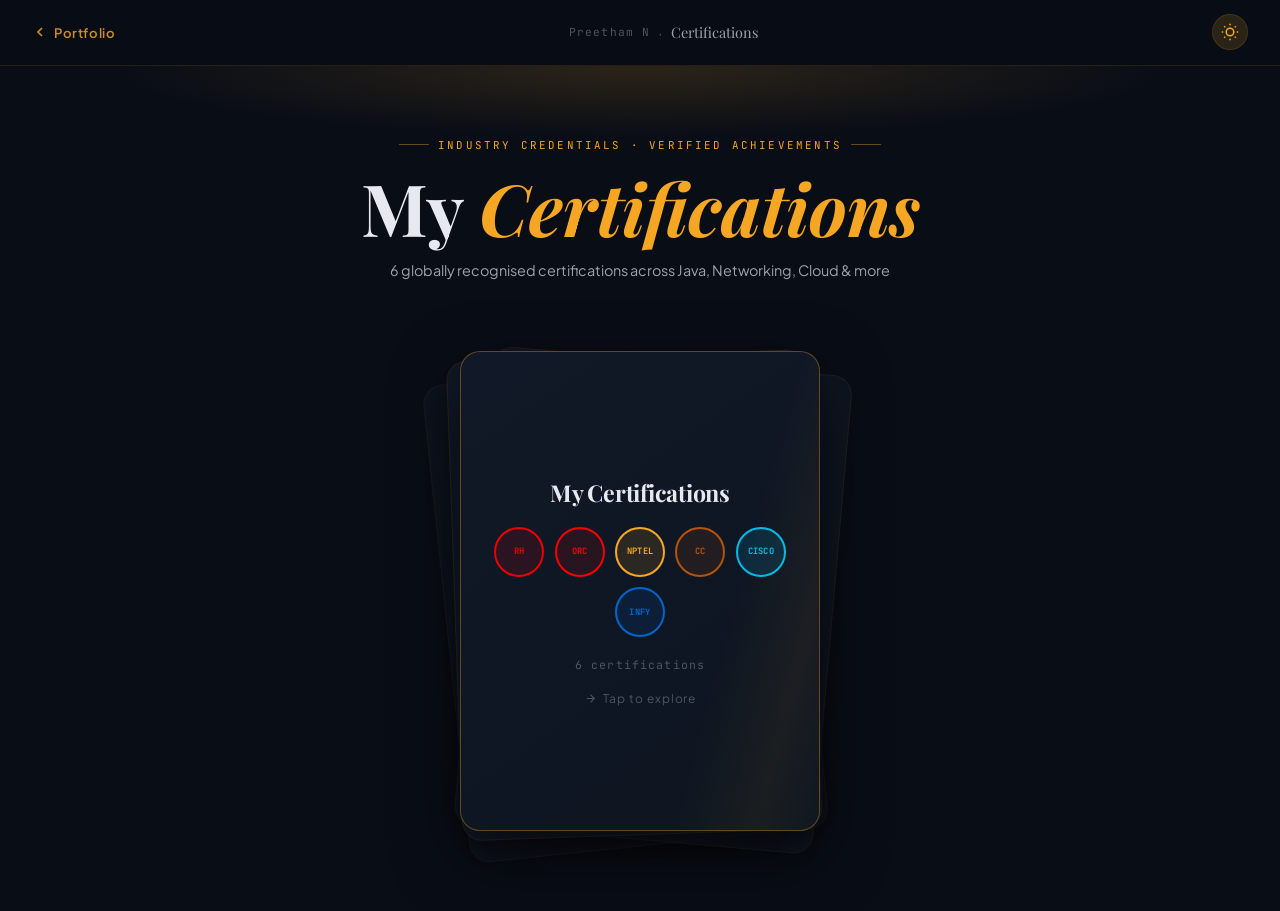
==== certifications.html @ 1ff97cf3 "Complete Preetham N executive portfolio and interactive certifications gallery" ====
<!DOCTYPE html>
<html lang="en" data-theme="obsidian">
<head>
  <meta charset="UTF-8" />
  <meta name="viewport" content="width=device-width, initial-scale=1.0" />
  <title>Certifications — Preetham N</title>
  <meta name="description" content="Industry certifications by Preetham N — Oracle, Red Hat, Cisco, NPTEL, CodeChef, Infosys." />

  <!-- Google Fonts: match main portfolio exactly -->
  <link rel="preconnect" href="https://fonts.googleapis.com" />
  <link rel="preconnect" href="https://fonts.gstatic.com" crossorigin />
  <link href="https://fonts.googleapis.com/css2?family=Playfair+Display:ital,wght@0,400;0,600;0,700;1,400;1,600&family=Plus+Jakarta+Sans:wght@300;400;500;600;700&family=JetBrains+Mono:wght@400;500;600&display=swap" rel="stylesheet" />

  <link rel="stylesheet" href="certifications.css" />
</head>

<body class="dark-theme" data-theme="obsidian">

  <!-- ═══════════════════════════════════════════
       NAV BAR
       ═══════════════════════════════════════════ -->
  <nav class="c-nav" aria-label="Page navigation">
    <a href="index.html" class="c-nav__back" aria-label="Back to portfolio">
      <svg viewBox="0 0 24 24" fill="none" stroke="currentColor" stroke-width="2.5" width="16" height="16" aria-hidden="true">
        <polyline points="15 18 9 12 15 6"></polyline>
      </svg>
      <span>Portfolio</span>
    </a>

    <div class="c-nav__center">
      <span class="c-nav__eyebrow">Preetham N</span>
      <span class="c-nav__sep">·</span>
      <span class="c-nav__title">Certifications</span>
    </div>

    <!-- Theme picker -->
    <div class="c-nav__right">
      <button class="c-theme-btn" id="themeBtn" aria-label="Change theme" title="Change theme">
        <svg viewBox="0 0 24 24" fill="none" stroke="currentColor" stroke-width="2" width="18" height="18">
          <circle cx="12" cy="12" r="5"></circle>
          <line x1="12" y1="1" x2="12" y2="3"></line><line x1="12" y1="21" x2="12" y2="23"></line>
          <line x1="4.22" y1="4.22" x2="5.64" y2="5.64"></line><line x1="18.36" y1="18.36" x2="19.78" y2="19.78"></line>
          <line x1="1" y1="12" x2="3" y2="12"></line><line x1="21" y1="12" x2="23" y2="12"></line>
          <line x1="4.22" y1="19.78" x2="5.64" y2="18.36"></line><line x1="18.36" y1="5.64" x2="19.78" y2="4.22"></line>
        </svg>
      </button>
      <div class="c-theme-menu" id="themeMenu" hidden role="listbox" aria-label="Color themes">
        <button class="c-theme-opt" data-theme="obsidian" role="option">🌑 Obsidian Gold</button>
        <button class="c-theme-opt" data-theme="cyber"    role="option">💙 Cyber Midnight</button>
        <button class="c-theme-opt" data-theme="emerald"  role="option">💚 Emerald Luxury</button>
        <button class="c-theme-opt" data-theme="amethyst" role="option">💜 Royal Amethyst</button>
        <button class="c-theme-opt" data-theme="warm"     role="option">🌤 Editorial Warm</button>
      </div>
    </div>
  </nav>

  <!-- ═══════════════════════════════════════════
       HERO
       ═══════════════════════════════════════════ -->
  <header class="c-hero">
    <p class="c-hero__eyebrow">Industry Credentials · Verified Achievements</p>
    <h1 class="c-hero__title">My <em>Certifications</em></h1>
    <p class="c-hero__sub">
      <span id="certCount">6</span> globally recognised certifications across Java, Networking, Cloud &amp; more
    </p>
  </header>

  <!-- ═══════════════════════════════════════════
       STAGE — deck or grid renders here
       ═══════════════════════════════════════════ -->
  <main class="c-stage" id="stage">

    <!-- ── DECK VIEW ── -->
    <section class="c-deck-section" id="deckSection" aria-label="Certifications deck — click to expand">

      <!-- The stacked deck of cards -->
      <div class="c-deck" id="deck" role="button" tabindex="0"
           aria-label="Click to expand certifications">
        <!-- Back layer cards (decorative, JS renders) -->
        <div class="c-deck__layer" data-layer="3" aria-hidden="true"></div>
        <div class="c-deck__layer" data-layer="2" aria-hidden="true"></div>
        <div class="c-deck__layer" data-layer="1" aria-hidden="true"></div>

        <!-- Front card -->
        <div class="c-deck__front" aria-hidden="true">
          <div class="c-deck__shimmer"></div>
          <p class="c-deck__label">My Certifications</p>

          <!-- Logo cluster — populated by JS -->
          <div class="c-deck__cluster" id="logoCluster"></div>

          <p class="c-deck__count" id="deckCount"></p>
          <p class="c-deck__hint">
            <svg viewBox="0 0 24 24" fill="none" stroke="currentColor" stroke-width="2" width="13" height="13">
              <path d="M5 12h14M12 5l7 7-7 7"/>
            </svg>
            Tap to explore
          </p>
        </div>
      </div>

    </section>

    <!-- ── GRID VIEW ── -->
    <section class="c-grid-section" id="gridSection" hidden aria-label="All certifications">

      <!-- Filter pills -->
      <div class="c-filters" id="filterBar" aria-label="Filter certifications">
        <button class="c-filter active" data-filter="all">All</button>
        <button class="c-filter" data-filter="java">Java</button>
        <button class="c-filter" data-filter="networks">Networking</button>
        <button class="c-filter" data-filter="competitive">Competitive</button>
      </div>

      <!-- The grid — cards injected by JS -->
      <div class="c-grid" id="certGrid" role="list"></div>

      <!-- Stack back button -->
      <div class="c-grid-actions">
        <button class="c-stack-btn" id="stackBtn" type="button">
          <svg viewBox="0 0 24 24" fill="none" stroke="currentColor" stroke-width="2" width="16" height="16">
            <path d="M3 9l9-7 9 7v11a2 2 0 0 1-2 2H5a2 2 0 0 1-2-2z"></path>
            <polyline points="9 22 9 12 15 12 15 22"></polyline>
          </svg>
          Stack them back
        </button>
      </div>

    </section>

  </main>

  <!-- ═══════════════════════════════════════════
       LIGHTBOX
       ═══════════════════════════════════════════ -->
  <div class="c-lightbox" id="lightbox" hidden role="dialog" aria-modal="true" aria-label="Certificate viewer">
    <div class="c-lightbox__backdrop" id="lbBackdrop"></div>
    <div class="c-lightbox__box">
      <button class="c-lightbox__close" id="lbClose" aria-label="Close">
        <svg viewBox="0 0 24 24" fill="none" stroke="currentColor" stroke-width="2.5" width="20" height="20">
          <line x1="18" y1="6" x2="6" y2="18"></line>
          <line x1="6" y1="6" x2="18" y2="18"></line>
        </svg>
      </button>
      <div class="c-lightbox__img-wrap">
        <img class="c-lightbox__img" id="lbImg" src="" alt="" />
      </div>
      <div class="c-lightbox__footer">
        <p class="c-lightbox__name" id="lbName"></p>
      </div>
    </div>
  </div>

  <!-- JS -->
  <script src="certifications.js"></script>
</body>
</html>
---- certifications.css ----
/* ================================================================
   certifications.css  —  Preetham N Portfolio · Certifications Page
   Standalone page. No dependency on style.css.
   Fonts: Playfair Display · Plus Jakarta Sans · JetBrains Mono
   ================================================================ */

/* ── THEME TOKENS ─────────────────────────────────────────────── */
:root {
  --bg:           #090D16;
  --bg-card:      #111827;
  --bg-card-alt:  #0D1520;
  --bg-glass:     rgba(17,24,39,0.7);
  --border:       rgba(245,166,35,0.12);
  --border-hover: rgba(245,166,35,0.35);
  --text:         #E8E8F0;
  --text-sec:     #9CA3AF;
  --text-muted:   #4B5563;
  --gold:         #F5A623;
  --gold-dim:     rgba(245,166,35,0.15);
  --radius-card:  20px;
  --radius-sm:    10px;
  --shadow:       0 8px 32px rgba(0,0,0,0.45);
  --shadow-lg:    0 24px 64px rgba(0,0,0,0.6);
  --font-display: 'Playfair Display', Georgia, serif;
  --font-sans:    'Plus Jakarta Sans', system-ui, sans-serif;
  --font-mono:    'JetBrains Mono', 'Courier New', monospace;
  --ease-spring:  cubic-bezier(0.34, 1.56, 0.64, 1);
  --ease-out:     cubic-bezier(0.25, 0.46, 0.45, 0.94);
}

/* Light warm theme */
[data-theme="warm"] {
  --bg:          #F5F0E8;
  --bg-card:     #FFFFFF;
  --bg-card-alt: #FAF7F2;
  --bg-glass:    rgba(255,255,255,0.8);
  --border:      rgba(232,177,0,0.2);
  --border-hover:rgba(232,177,0,0.5);
  --text:        #1A1A2E;
  --text-sec:    #4A4A6A;
  --text-muted:  #9A9AB0;
  --gold:        #D4A017;
  --gold-dim:    rgba(212,160,23,0.12);
  --shadow:      0 4px 20px rgba(0,0,0,0.08);
  --shadow-lg:   0 16px 48px rgba(0,0,0,0.12);
}
[data-theme="cyber"] {
  --bg:      #050B17;  --bg-card: #0A1628;
  --gold:    #00D2FF;  --gold-dim: rgba(0,210,255,0.12);
  --border:  rgba(0,210,255,0.12); --border-hover: rgba(0,210,255,0.4);
}
[data-theme="emerald"] {
  --bg:      #06130E;  --bg-card: #0A1E15;
  --gold:    #10B981;  --gold-dim: rgba(16,185,129,0.12);
  --border:  rgba(16,185,129,0.12); --border-hover: rgba(16,185,129,0.4);
}
[data-theme="amethyst"] {
  --bg:      #0B0716;  --bg-card: #110D20;
  --gold:    #A855F7;  --gold-dim: rgba(168,85,247,0.12);
  --border:  rgba(168,85,247,0.12); --border-hover: rgba(168,85,247,0.4);
}

/* ── RESET ─────────────────────────────────────────────────────── */
*, *::before, *::after { box-sizing: border-box; margin: 0; padding: 0; }

html { scroll-behavior: smooth; }

body {
  font-family: var(--font-sans);
  background: var(--bg);
  color: var(--text);
  min-height: 100vh;
  overflow-x: hidden;
  -webkit-font-smoothing: antialiased;
}

/* ── SCROLLBAR ──────────────────────────────────────────────────── */
::-webkit-scrollbar { width: 5px; }
::-webkit-scrollbar-track { background: transparent; }
::-webkit-scrollbar-thumb { background: var(--gold-dim); border-radius: 4px; }

/* ════════════════════════════════════════════════════
   NAV
   ════════════════════════════════════════════════════ */
.c-nav {
  position: sticky; top: 0; z-index: 200;
  display: flex; align-items: center; gap: 1rem;
  padding: 0.9rem 2rem;
  background: color-mix(in srgb, var(--bg) 85%, transparent);
  backdrop-filter: blur(20px);
  -webkit-backdrop-filter: blur(20px);
  border-bottom: 1px solid var(--border);
}

.c-nav__back {
  display: flex; align-items: center; gap: 0.4rem;
  color: var(--gold); text-decoration: none;
  font-size: 0.82rem; font-weight: 600; letter-spacing: 0.04em;
  opacity: 0.85; transition: opacity 0.2s;
  flex-shrink: 0;
}
.c-nav__back:hover { opacity: 1; }

.c-nav__center {
  flex: 1; display: flex; align-items: center; justify-content: center;
  gap: 0.5rem;
}
.c-nav__eyebrow {
  font-family: var(--font-mono); font-size: 0.7rem;
  color: var(--text-muted); letter-spacing: 0.1em;
}
.c-nav__sep { color: var(--text-muted); }
.c-nav__title {
  font-family: var(--font-display); font-size: 0.9rem;
  color: var(--text-sec);
}

.c-nav__right { margin-left: auto; position: relative; }

.c-theme-btn {
  width: 36px; height: 36px; border-radius: 50%;
  border: 1px solid var(--border); background: var(--gold-dim);
  color: var(--gold); cursor: pointer; display: flex;
  align-items: center; justify-content: center;
  transition: border-color 0.2s, background 0.2s;
}
.c-theme-btn:hover { border-color: var(--border-hover); background: var(--gold-dim); }

.c-theme-menu {
  position: absolute; top: calc(100% + 8px); right: 0;
  background: var(--bg-card); border: 1px solid var(--border);
  border-radius: var(--radius-sm); overflow: hidden;
  min-width: 170px; box-shadow: var(--shadow-lg);
  animation: fadeDown 0.2s var(--ease-out);
}
@keyframes fadeDown {
  from { opacity: 0; transform: translateY(-6px); }
  to   { opacity: 1; transform: translateY(0); }
}
.c-theme-opt {
  display: block; width: 100%; padding: 0.6rem 1rem;
  font-size: 0.8rem; font-family: var(--font-sans); font-weight: 500;
  color: var(--text-sec); background: none; border: none; cursor: pointer;
  text-align: left; transition: background 0.15s, color 0.15s;
}
.c-theme-opt:hover, .c-theme-opt.active { background: var(--gold-dim); color: var(--gold); }

/* ════════════════════════════════════════════════════
   HERO
   ════════════════════════════════════════════════════ */
.c-hero {
  text-align: center;
  padding: 4.5rem 1.5rem 2.5rem;
  position: relative;
}
.c-hero::before {
  content: '';
  position: absolute; inset: 0;
  background: radial-gradient(ellipse 60% 40% at 50% 0%, var(--gold-dim), transparent 70%);
  pointer-events: none;
}

.c-hero__eyebrow {
  font-family: var(--font-mono); font-size: 0.68rem;
  letter-spacing: 0.2em; text-transform: uppercase;
  color: var(--gold); margin-bottom: 1rem;
  display: flex; align-items: center; justify-content: center; gap: 0.6rem;
}
.c-hero__eyebrow::before,
.c-hero__eyebrow::after {
  content: ''; display: block; width: 30px; height: 1px; background: var(--gold); opacity: 0.4;
}

.c-hero__title {
  font-family: var(--font-display);
  font-size: clamp(2.4rem, 7vw, 4.5rem);
  font-weight: 700; line-height: 1.1;
  color: var(--text); margin-bottom: 0.9rem;
}
.c-hero__title em {
  font-style: italic; color: var(--gold);
}

.c-hero__sub {
  font-size: 0.9rem; color: var(--text-sec); max-width: 500px; margin: 0 auto;
}

/* ════════════════════════════════════════════════════
   DECK SECTION
   ════════════════════════════════════════════════════ */
.c-deck-section {
  display: flex; flex-direction: column; align-items: center;
  padding: 2rem 1rem 5rem; gap: 2.5rem;
}

/* The 3-D card deck */
.c-deck {
  position: relative;
  width: min(360px, 88vw);
  height: min(480px, 70vw);
  min-height: 340px;
  cursor: pointer;
  outline: none;
  /* perspective for child 3D layers */
  perspective: 1200px;
}
.c-deck:focus-visible .c-deck__front {
  box-shadow: 0 0 0 3px var(--gold), var(--shadow-lg);
}

/* Back layer cards */
.c-deck__layer {
  position: absolute; inset: 0;
  border-radius: var(--radius-card);
  background: var(--bg-card);
  border: 1px solid var(--border);
  box-shadow: var(--shadow);
  will-change: transform;
  transition: transform 0.4s var(--ease-spring);
}
.c-deck__layer[data-layer="3"] {
  transform: rotate(-6deg) translate(-16px, 14px);
  opacity: 0.45;
}
.c-deck__layer[data-layer="2"] {
  transform: rotate(5deg) translate(14px, 8px);
  opacity: 0.6;
}
.c-deck__layer[data-layer="1"] {
  transform: rotate(-2deg) translate(-6px, 4px);
  opacity: 0.8;
}

/* Hover: fan layers out */
.c-deck:hover .c-deck__layer[data-layer="3"] {
  transform: rotate(-10deg) translate(-26px, 20px);
}
.c-deck:hover .c-deck__layer[data-layer="2"] {
  transform: rotate(9deg) translate(24px, 14px);
}
.c-deck:hover .c-deck__layer[data-layer="1"] {
  transform: rotate(-3deg) translate(-10px, 7px);
}

/* Front card */
.c-deck__front {
  position: absolute; inset: 0;
  border-radius: var(--radius-card);
  background: linear-gradient(145deg, var(--bg-card) 0%, var(--bg-card-alt) 100%);
  border: 1px solid var(--border-hover);
  box-shadow: var(--shadow-lg);
  display: flex; flex-direction: column;
  align-items: center; justify-content: center;
  gap: 1.2rem; padding: 2rem 1.5rem;
  animation: deckFloat 3.5s ease-in-out infinite;
  overflow: hidden;
}

/* Shimmer overlay */
.c-deck__shimmer {
  position: absolute; inset: 0;
  background: linear-gradient(
    105deg,
    transparent 40%,
    rgba(245,166,35,0.06) 50%,
    transparent 60%
  );
  background-size: 200% 100%;
  animation: shimmer 4s ease-in-out infinite;
  border-radius: inherit;
  pointer-events: none;
}
@keyframes shimmer {
  0%   { background-position: 200% 0; }
  100% { background-position: -200% 0; }
}

@keyframes deckFloat {
  0%, 100% { transform: translateY(0) rotate(0); }
  33%       { transform: translateY(-10px) rotate(0.4deg); }
  66%       { transform: translateY(-5px) rotate(-0.3deg); }
}

.c-deck__label {
  font-family: var(--font-display);
  font-size: 1.45rem; font-weight: 700;
  color: var(--text); text-align: center;
  letter-spacing: -0.01em;
}

/* Logo cluster */
.c-deck__cluster {
  display: flex; flex-wrap: wrap;
  justify-content: center; align-items: center;
  gap: 0.65rem;
}

.c-logo-badge {
  /* Both in deck cluster AND pinned on grid cards */
  width: 50px; height: 50px;
  border-radius: 50%;
  display: flex; align-items: center; justify-content: center;
  font-family: var(--font-mono);
  font-size: 0.55rem; font-weight: 700;
  letter-spacing: 0.03em; text-align: center; line-height: 1.1;
  border: 2px solid currentColor;
  transition: transform 0.3s var(--ease-spring);
  user-select: none; flex-shrink: 0;
}
.c-logo-badge:hover { transform: scale(1.12) rotate(-5deg); }

.c-deck__count {
  font-family: var(--font-mono); font-size: 0.72rem;
  color: var(--text-muted); letter-spacing: 0.1em;
}

.c-deck__hint {
  display: flex; align-items: center; gap: 0.4rem;
  font-size: 0.75rem; color: var(--text-muted);
  letter-spacing: 0.08em; animation: hintPulse 2.5s ease-in-out infinite;
}
@keyframes hintPulse {
  0%, 100% { opacity: 0.5; transform: translateX(0); }
  50%       { opacity: 1;   transform: translateX(4px); }
}

/* ════════════════════════════════════════════════════
   GRID SECTION
   ════════════════════════════════════════════════════ */
.c-grid-section {
  padding: 0.5rem 1.5rem 5rem;
  max-width: 1300px; margin: 0 auto;
  opacity: 0; transition: opacity 0.5s ease;
}
.c-grid-section.c-visible { opacity: 1; }

/* Filter pills */
.c-filters {
  display: flex; flex-wrap: wrap; gap: 0.5rem;
  justify-content: center; margin-bottom: 2.5rem;
}
.c-filter {
  padding: 0.4rem 1rem; border-radius: 50px;
  border: 1px solid var(--border);
  background: transparent; color: var(--text-muted);
  font-family: var(--font-sans); font-size: 0.78rem;
  font-weight: 600; cursor: pointer; letter-spacing: 0.04em;
  transition: all 0.2s;
}
.c-filter:hover  { border-color: var(--border-hover); color: var(--text); }
.c-filter.active { background: var(--gold-dim); border-color: var(--gold); color: var(--gold); }

/* Grid layout */
.c-grid {
  display: grid;
  grid-template-columns: repeat(4, 1fr);
  gap: 1.4rem;
}
@media (max-width: 1100px) { .c-grid { grid-template-columns: repeat(3, 1fr); } }
@media (max-width: 760px)  { .c-grid { grid-template-columns: repeat(2, 1fr); gap: 1rem; } }
@media (max-width: 480px)  { .c-grid { grid-template-columns: 1fr; } }

/* ── GRID CARD ──────────────────────────────────────────────── */
.c-card {
  position: relative;
  border-radius: var(--radius-card);
  background: var(--bg-card);
  border: 1px solid var(--border);
  box-shadow: var(--shadow);
  display: flex; flex-direction: column;
  cursor: pointer; overflow: visible;
  transition: box-shadow 0.3s, border-color 0.3s;
  will-change: transform;
  transform-style: preserve-3d;
}
.c-card:hover {
  box-shadow: var(--shadow-lg);
  border-color: var(--border-hover);
}
.c-card:focus-visible {
  outline: 2px solid var(--gold); outline-offset: 3px;
}

/* Accent stripe at top matching cert issuer */
.c-card::before {
  content: '';
  position: absolute; top: 0; left: 0; right: 0; height: 3px;
  background: var(--card-accent, var(--gold));
  border-radius: var(--radius-card) var(--radius-card) 0 0;
}

/* Certificate image */
.c-card__img-wrap {
  width: 100%; aspect-ratio: 4/3; overflow: hidden;
  border-radius: calc(var(--radius-card) - 1px) calc(var(--radius-card) - 1px) 0 0;
  background: var(--bg-card-alt);
  position: relative;
}
.c-card__img {
  width: 100%; height: 100%; object-fit: cover; display: block;
  transition: transform 0.5s var(--ease-out);
}
.c-card:hover .c-card__img { transform: scale(1.05); }

/* PDF tag and button removed */

/* Logo badge pinned top-right */
.c-card__logo {
  position: absolute; top: -18px; right: 14px;
  width: 44px; height: 44px;
  border-radius: 50%;
  display: flex; align-items: center; justify-content: center;
  font-family: var(--font-mono); font-size: 0.5rem;
  font-weight: 700; letter-spacing: 0.03em;
  text-align: center; line-height: 1.1;
  border: 2px solid currentColor;
  box-shadow: 0 4px 16px rgba(0,0,0,0.4), 0 0 0 3px var(--bg-card);
  z-index: 10;
  opacity: 0;             /* revealed after fly-in animation */
  transform: scale(0.5);
  transition: opacity 0.3s, transform 0.5s var(--ease-spring);
}
.c-card__logo.c-settled {
  opacity: 1; transform: scale(1);
}
.c-card:hover .c-card__logo { transform: scale(1.12) rotate(-5deg); }

/* Body */
.c-card__body {
  padding: 1.1rem 1rem 0.6rem;
  flex: 1; display: flex; flex-direction: column; gap: 0.25rem;
}
.c-card__name {
  font-family: var(--font-display); font-size: 0.95rem;
  font-weight: 600; color: var(--text); line-height: 1.3;
}
.c-card__issuer {
  font-size: 0.72rem; font-weight: 700;
  letter-spacing: 0.08em; text-transform: uppercase;
  color: var(--card-accent, var(--gold));
}
.c-card__meta {
  display: flex; align-items: center; gap: 0.5rem;
  margin-top: 0.3rem;
}
.c-card__date {
  font-family: var(--font-mono); font-size: 0.65rem;
  color: var(--text-muted);
}
.c-card__id {
  font-family: var(--font-mono); font-size: 0.6rem;
  color: var(--text-muted); opacity: 0.6;
  overflow: hidden; text-overflow: ellipsis; white-space: nowrap;
}

/* What I learned */
.c-card__learned {
  padding: 0.6rem 1rem 1rem;
  border-top: 1px solid var(--border);
  margin-top: auto;
}
.c-card__learned-label {
  font-size: 0.6rem; font-weight: 700;
  letter-spacing: 0.14em; text-transform: uppercase;
  color: var(--text-muted); margin-bottom: 0.45rem;
}
.c-card__learned ul {
  list-style: none; display: flex; flex-direction: column; gap: 0.28rem;
}
.c-card__learned ul li {
  font-size: 0.72rem; color: var(--text-sec);
  display: flex; align-items: flex-start; gap: 0.4rem;
  opacity: 0; transform: translateY(5px);
  transition: opacity 0.3s ease, transform 0.3s ease;
}
.c-card__learned ul li::before {
  content: '→'; color: var(--card-accent, var(--gold));
  flex-shrink: 0; font-size: 0.65rem; margin-top: 1px;
}
/* Staggered reveal */
.c-card.c-bullets-in ul li { opacity: 1; transform: translateY(0); }
.c-card.c-bullets-in ul li:nth-child(1) { transition-delay: 0.08s; }
.c-card.c-bullets-in ul li:nth-child(2) { transition-delay: 0.16s; }
.c-card.c-bullets-in ul li:nth-child(3) { transition-delay: 0.24s; }
.c-card.c-bullets-in ul li:nth-child(4) { transition-delay: 0.32s; }
.c-card.c-bullets-in ul li:nth-child(5) { transition-delay: 0.40s; }

/* Hidden cards (filtered out) */
.c-card.c-hidden {
  display: none;
}

/* ── GRID ACTIONS ──────────────────────────────────────────── */
.c-grid-actions {
  display: flex; justify-content: center;
  margin-top: 3rem; padding-bottom: 2rem;
}
.c-stack-btn {
  display: inline-flex; align-items: center; gap: 0.6rem;
  padding: 0.75rem 2rem; border-radius: 50px;
  border: 1px solid var(--border-hover);
  background: var(--gold-dim); color: var(--gold);
  font-family: var(--font-sans); font-size: 0.85rem;
  font-weight: 600; letter-spacing: 0.04em;
  cursor: pointer; transition: all 0.25s;
}
.c-stack-btn:hover {
  background: rgba(245,166,35,0.2);
  transform: translateY(-2px); box-shadow: 0 8px 24px rgba(0,0,0,0.3);
}
.c-stack-btn:active { transform: translateY(0); }

/* ════════════════════════════════════════════════════
   LIGHTBOX
   ════════════════════════════════════════════════════ */
.c-lightbox {
  position: fixed; inset: 0; z-index: 1000;
  display: flex; align-items: center; justify-content: center;
  padding: 1.5rem;
}
.c-lightbox[hidden] { display: none; }

.c-lightbox__backdrop {
  position: absolute; inset: 0;
  background: rgba(5,8,16,0.93);
  backdrop-filter: blur(8px);
  -webkit-backdrop-filter: blur(8px);
  animation: lbFadeIn 0.25s ease;
  cursor: pointer;
}
@keyframes lbFadeIn { from { opacity: 0; } to { opacity: 1; } }

.c-lightbox__box {
  position: relative; z-index: 1;
  max-width: 920px; width: 100%;
  display: flex; flex-direction: column; gap: 1rem;
  animation: lbSlideUp 0.35s var(--ease-spring);
}
@keyframes lbSlideUp {
  from { opacity: 0; transform: scale(0.9) translateY(20px); }
  to   { opacity: 1; transform: scale(1) translateY(0); }
}

.c-lightbox__close {
  position: absolute; top: -48px; right: 0;
  width: 40px; height: 40px; border-radius: 50%;
  border: 1px solid rgba(255,255,255,0.15);
  background: rgba(255,255,255,0.05); color: #fff;
  cursor: pointer; display: flex; align-items: center; justify-content: center;
  transition: background 0.2s, transform 0.2s;
}
.c-lightbox__close:hover { background: rgba(255,255,255,0.15); transform: rotate(90deg); }

.c-lightbox__img-wrap {
  border-radius: 14px; overflow: hidden;
  box-shadow: 0 30px 80px rgba(0,0,0,0.7);
  max-height: 78vh; display: flex; align-items: center; justify-content: center;
  background: #000;
}
.c-lightbox__img {
  max-width: 100%; max-height: 78vh; display: block;
  object-fit: contain;
}

.c-lightbox__footer {
  display: flex; align-items: center; justify-content: space-between; gap: 1rem;
  flex-wrap: wrap;
}
.c-lightbox__name {
  font-family: var(--font-display); font-size: 1rem; color: #fff;
}
.c-lightbox__pdf-btn {
  display: inline-flex; align-items: center; gap: 0.4rem;
  padding: 0.4rem 1rem; border-radius: 50px;
  border: 1px solid rgba(245,166,35,0.4);
  background: rgba(245,166,35,0.1); color: var(--gold);
  font-size: 0.78rem; font-weight: 600; text-decoration: none;
  transition: background 0.2s;
}
.c-lightbox__pdf-btn:hover { background: rgba(245,166,35,0.2); }
.c-lightbox__pdf-btn.c-hidden { display: none; }

/* ════════════════════════════════════════════════════
   FLYING LOGO (absolutely positioned clone during animation)
   ════════════════════════════════════════════════════ */
.c-flyer {
  position: fixed; border-radius: 50%; pointer-events: none; z-index: 500;
  display: flex; align-items: center; justify-content: center;
  font-family: var(--font-mono); font-size: 0.55rem;
  font-weight: 700; letter-spacing: 0.03em; text-align: center; line-height: 1.1;
  border: 2px solid currentColor;
  box-shadow: 0 4px 16px rgba(0,0,0,0.4);
  transform-origin: center center;
  will-change: left, top, width, height, transform, opacity;
}

/* ════════════════════════════════════════════════════
   REDUCED MOTION
   ════════════════════════════════════════════════════ */
@media (prefers-reduced-motion: reduce) {
  .c-deck__front { animation: none; }
  .c-deck__hint  { animation: none; opacity: 0.7; }
  .c-deck__shimmer { animation: none; }
  .c-flyer { transition: none !important; }
  .c-card__logo { transition: none; opacity: 1; transform: none; }
  .c-card__learned ul li { transition: none; opacity: 1; transform: none; }
  .c-lightbox__box { animation: none; }
  .c-lightbox__backdrop { animation: none; }
  .c-stack-btn:hover { transform: none; }
}

/* ════════════════════════════════════════════════════
   MOBILE / RESPONSIVE TWEAKS
   ════════════════════════════════════════════════════ */
@media (max-width: 480px) {
  .c-nav { padding: 0.75rem 1rem; }
  .c-nav__eyebrow, .c-nav__sep, .c-nav__title { font-size: 0.65rem; }
  .c-hero { padding: 3rem 1rem 2rem; }
  .c-grid-section { padding: 0.5rem 0.75rem 4rem; }
  .c-lightbox { padding: 1rem; }
  .c-lightbox__close { top: -44px; }
}
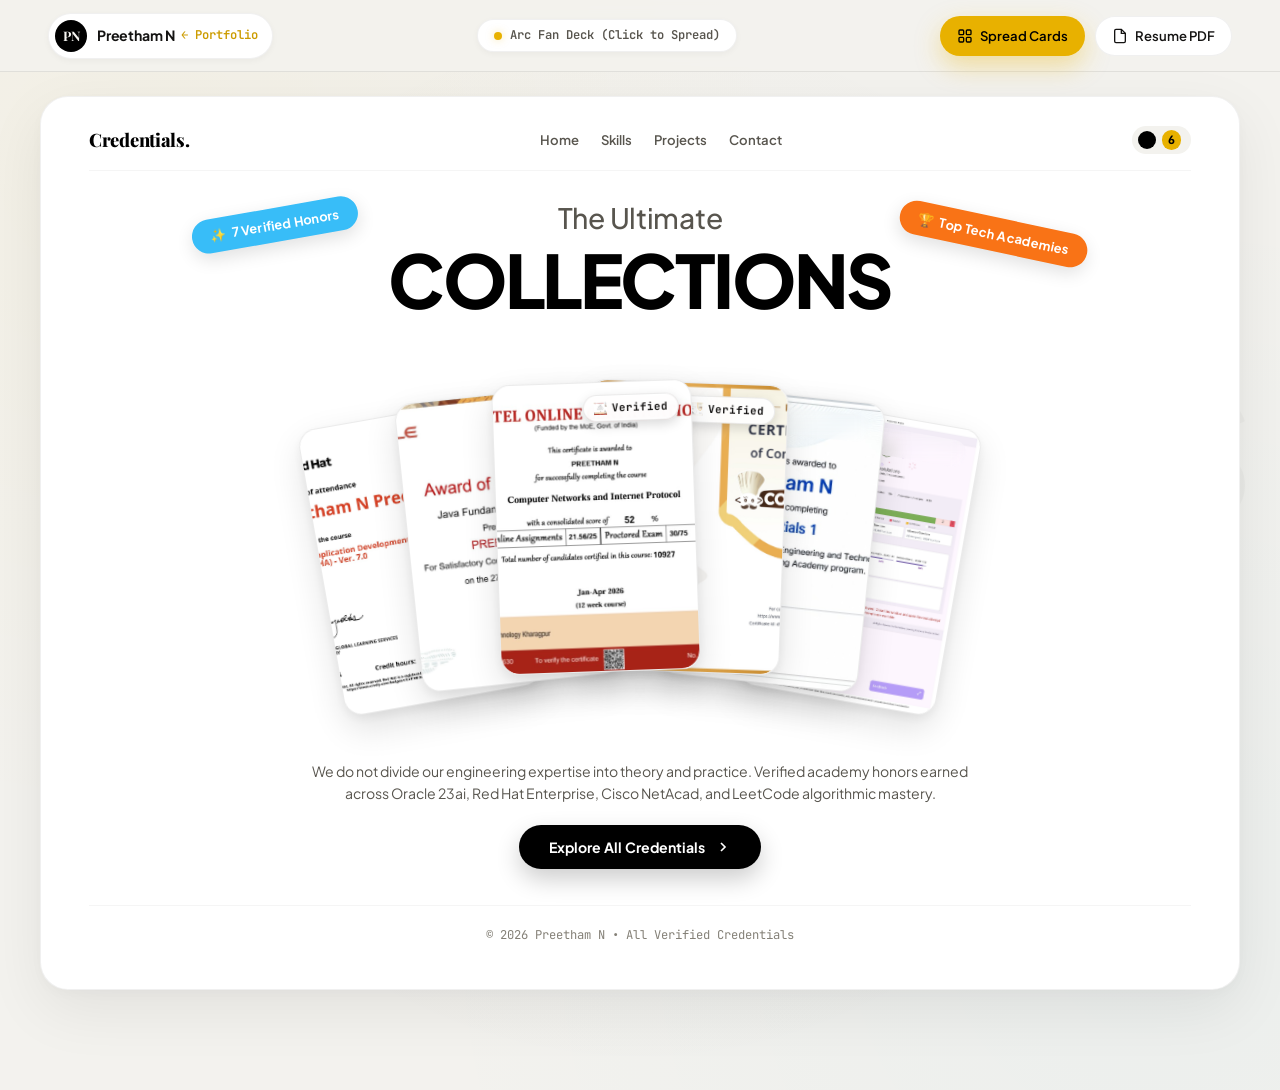
==== commit 12a2afc7: "Implement exact dual-split architectural layout and interactive Arc Deck certifications gallery" ====
--- a/certifications.html
+++ b/certifications.html
@@ -1,157 +1,200 @@
 <!DOCTYPE html>
-<html lang="en" data-theme="obsidian">
+<html lang="en">
 <head>
-  <meta charset="UTF-8" />
-  <meta name="viewport" content="width=device-width, initial-scale=1.0" />
-  <title>Certifications — Preetham N</title>
-  <meta name="description" content="Industry certifications by Preetham N — Oracle, Red Hat, Cisco, NPTEL, CodeChef, Infosys." />
-
-  <!-- Google Fonts: match main portfolio exactly -->
-  <link rel="preconnect" href="https://fonts.googleapis.com" />
-  <link rel="preconnect" href="https://fonts.gstatic.com" crossorigin />
-  <link href="https://fonts.googleapis.com/css2?family=Playfair+Display:ital,wght@0,400;0,600;0,700;1,400;1,600&family=Plus+Jakarta+Sans:wght@300;400;500;600;700&family=JetBrains+Mono:wght@400;500;600&display=swap" rel="stylesheet" />
-
-  <link rel="stylesheet" href="certifications.css" />
+  <meta charset="UTF-8">
+  <meta name="viewport" content="width=device-width, initial-scale=1.0">
+  <title>The Ultimate Collections • Certifications by Preetham N</title>
+  <meta name="description" content="Interactive editorial showcase of verified technical certifications, academy credentials, and algorithmic badges earned by Preetham N, inspired by Pinterest curved fan web design.">
+
+  <!-- Google Fonts matching Portfolio -->
+  <link rel="preconnect" href="https://fonts.googleapis.com">
+  <link rel="preconnect" href="https://fonts.gstatic.com" crossorigin>
+  <link href="https://fonts.googleapis.com/css2?family=Playfair+Display:ital,wght@0,600;0,700;0,800;0,900;1,600;1,700&family=Plus+Jakarta+Sans:wght@400;500;600;700;800;900&family=JetBrains+Mono:wght@400;500;600;700&display=swap" rel="stylesheet">
+
+  <!-- Stylesheet -->
+  <link rel="stylesheet" href="certifications.css">
+
+  <!-- GSAP 3 & Flip Plugin for Hardware-Accelerated Smooth Motion -->
+  <script src="https://cdnjs.cloudflare.com/ajax/libs/gsap/3.12.5/gsap.min.js"></script>
+  <script src="https://cdnjs.cloudflare.com/ajax/libs/gsap/3.12.5/Flip.min.js"></script>
 </head>
-
-<body class="dark-theme" data-theme="obsidian">
-
-  <!-- ═══════════════════════════════════════════
-       NAV BAR
-       ═══════════════════════════════════════════ -->
-  <nav class="c-nav" aria-label="Page navigation">
-    <a href="index.html" class="c-nav__back" aria-label="Back to portfolio">
-      <svg viewBox="0 0 24 24" fill="none" stroke="currentColor" stroke-width="2.5" width="16" height="16" aria-hidden="true">
-        <polyline points="15 18 9 12 15 6"></polyline>
-      </svg>
-      <span>Portfolio</span>
+<body class="arc-mode">
+
+  <!-- ==========================================================
+       TOP UTILITY HEADER BAR
+       ========================================================== -->
+  <header class="cert-header" role="banner">
+    <!-- Monogram Brand Pill -->
+    <a href="index.html" class="nav-brand-pill" title="Return to Main Portfolio">
+      <span class="brand-monogram">PN</span>
+      <div class="brand-text-group">
+        <span class="brand-text">Preetham N</span>
+        <span class="brand-sub">← Portfolio</span>
+      </div>
     </a>
 
-    <div class="c-nav__center">
-      <span class="c-nav__eyebrow">Preetham N</span>
-      <span class="c-nav__sep">·</span>
-      <span class="c-nav__title">Certifications</span>
-    </div>
-
-    <!-- Theme picker -->
-    <div class="c-nav__right">
-      <button class="c-theme-btn" id="themeBtn" aria-label="Change theme" title="Change theme">
-        <svg viewBox="0 0 24 24" fill="none" stroke="currentColor" stroke-width="2" width="18" height="18">
-          <circle cx="12" cy="12" r="5"></circle>
-          <line x1="12" y1="1" x2="12" y2="3"></line><line x1="12" y1="21" x2="12" y2="23"></line>
-          <line x1="4.22" y1="4.22" x2="5.64" y2="5.64"></line><line x1="18.36" y1="18.36" x2="19.78" y2="19.78"></line>
-          <line x1="1" y1="12" x2="3" y2="12"></line><line x1="21" y1="12" x2="23" y2="12"></line>
-          <line x1="4.22" y1="19.78" x2="5.64" y2="18.36"></line><line x1="18.36" y1="5.64" x2="19.78" y2="4.22"></line>
+    <!-- Center Mode Indicator Pill -->
+    <div class="view-indicator-pill" id="viewIndicator">
+      <span class="indicator-dot"></span>
+      <span id="indicatorText">Arc Fan Deck (Click to Spread)</span>
+    </div>
+
+    <!-- Header Actions -->
+    <div class="header-actions">
+      <!-- Toggle Arc / Grid Button -->
+      <button class="action-pill-btn gold" id="toggleLayoutBtn" aria-label="Toggle Arc Deck or Grid View">
+        <svg class="btn-icon" viewBox="0 0 24 24" fill="none" stroke="currentColor" stroke-width="2">
+          <rect x="3" y="3" width="7" height="7" rx="1.5"></rect>
+          <rect x="14" y="3" width="7" height="7" rx="1.5"></rect>
+          <rect x="3" y="14" width="7" height="7" rx="1.5"></rect>
+          <rect x="14" y="14" width="7" height="7" rx="1.5"></rect>
         </svg>
+        <span class="btn-label" id="toggleBtnText">Spread Cards</span>
       </button>
-      <div class="c-theme-menu" id="themeMenu" hidden role="listbox" aria-label="Color themes">
-        <button class="c-theme-opt" data-theme="obsidian" role="option">🌑 Obsidian Gold</button>
-        <button class="c-theme-opt" data-theme="cyber"    role="option">💙 Cyber Midnight</button>
-        <button class="c-theme-opt" data-theme="emerald"  role="option">💚 Emerald Luxury</button>
-        <button class="c-theme-opt" data-theme="amethyst" role="option">💜 Royal Amethyst</button>
-        <button class="c-theme-opt" data-theme="warm"     role="option">🌤 Editorial Warm</button>
-      </div>
-    </div>
-  </nav>
-
-  <!-- ═══════════════════════════════════════════
-       HERO
-       ═══════════════════════════════════════════ -->
-  <header class="c-hero">
-    <p class="c-hero__eyebrow">Industry Credentials · Verified Achievements</p>
-    <h1 class="c-hero__title">My <em>Certifications</em></h1>
-    <p class="c-hero__sub">
-      <span id="certCount">6</span> globally recognised certifications across Java, Networking, Cloud &amp; more
-    </p>
+
+      <!-- Resume Link -->
+      <a href="resume.html" target="_blank" class="action-pill-btn outline" title="Open Curriculum Vitae">
+        <svg viewBox="0 0 24 24" fill="none" stroke="currentColor" stroke-width="2">
+          <path d="M14 2H6a2 2 0 0 0-2 2v16a2 2 0 0 0 2 2h12a2 2 0 0 0 2-2V8z"></path>
+          <polyline points="14 2 14 8 20 8"></polyline>
+        </svg>
+        <span class="btn-label">Resume PDF</span>
+      </a>
+    </div>
   </header>
 
-  <!-- ═══════════════════════════════════════════
-       STAGE — deck or grid renders here
-       ═══════════════════════════════════════════ -->
-  <main class="c-stage" id="stage">
-
-    <!-- ── DECK VIEW ── -->
-    <section class="c-deck-section" id="deckSection" aria-label="Certifications deck — click to expand">
-
-      <!-- The stacked deck of cards -->
-      <div class="c-deck" id="deck" role="button" tabindex="0"
-           aria-label="Click to expand certifications">
-        <!-- Back layer cards (decorative, JS renders) -->
-        <div class="c-deck__layer" data-layer="3" aria-hidden="true"></div>
-        <div class="c-deck__layer" data-layer="2" aria-hidden="true"></div>
-        <div class="c-deck__layer" data-layer="1" aria-hidden="true"></div>
-
-        <!-- Front card -->
-        <div class="c-deck__front" aria-hidden="true">
-          <div class="c-deck__shimmer"></div>
-          <p class="c-deck__label">My Certifications</p>
-
-          <!-- Logo cluster — populated by JS -->
-          <div class="c-deck__cluster" id="logoCluster"></div>
-
-          <p class="c-deck__count" id="deckCount"></p>
-          <p class="c-deck__hint">
-            <svg viewBox="0 0 24 24" fill="none" stroke="currentColor" stroke-width="2" width="13" height="13">
-              <path d="M5 12h14M12 5l7 7-7 7"/>
-            </svg>
-            Tap to explore
-          </p>
-        </div>
-      </div>
-
-    </section>
-
-    <!-- ── GRID VIEW ── -->
-    <section class="c-grid-section" id="gridSection" hidden aria-label="All certifications">
-
-      <!-- Filter pills -->
-      <div class="c-filters" id="filterBar" aria-label="Filter certifications">
-        <button class="c-filter active" data-filter="all">All</button>
-        <button class="c-filter" data-filter="java">Java</button>
-        <button class="c-filter" data-filter="networks">Networking</button>
-        <button class="c-filter" data-filter="competitive">Competitive</button>
-      </div>
-
-      <!-- The grid — cards injected by JS -->
-      <div class="c-grid" id="certGrid" role="list"></div>
-
-      <!-- Stack back button -->
-      <div class="c-grid-actions">
-        <button class="c-stack-btn" id="stackBtn" type="button">
-          <svg viewBox="0 0 24 24" fill="none" stroke="currentColor" stroke-width="2" width="16" height="16">
-            <path d="M3 9l9-7 9 7v11a2 2 0 0 1-2 2H5a2 2 0 0 1-2-2z"></path>
-            <polyline points="9 22 9 12 15 12 15 22"></polyline>
-          </svg>
-          Stack them back
+  <!-- Giant Faint Background Watermark -->
+  <div class="background-watermark" aria-hidden="true" id="bgWatermark">
+    COLLECTIONS
+  </div>
+
+  <!-- ==========================================================
+       MAIN EDITORIAL SHOWCASE FRAME (MATCHING PINTEREST DESIGN)
+       ========================================================== -->
+  <main class="collection-showcase-stage" id="showcaseStage">
+
+    <!-- White Frame Canvas Container (Like Pinterest App Frame) -->
+    <div class="pinterest-canvas-frame" id="canvasFrame">
+
+      <!-- Top Micro Nav Inside Frame -->
+      <div class="frame-sub-nav">
+        <span class="frame-brand-label">Credentials.</span>
+        <div class="frame-nav-links">
+          <a href="index.html#hero">Home</a>
+          <a href="index.html#skills">Skills</a>
+          <a href="index.html#projects">Projects</a>
+          <a href="index.html#contact">Contact</a>
+        </div>
+        <div class="frame-user-pill">
+          <span class="user-avatar-dot"></span>
+          <span class="badge-count-pill" id="frameCounter">7</span>
+        </div>
+      </div>
+
+      <!-- Hero Header with Morphing Title -->
+      <div class="frame-hero-header">
+        <!-- Floating Speech Bubbles from Pinterest Pin -->
+        <div class="floating-pill-badge pill-left" id="pillLeft" aria-hidden="true">
+          <span class="pill-sparkle">✨</span>
+          <span>7 Verified Honors</span>
+        </div>
+
+        <div class="floating-pill-badge pill-right" id="pillRight" aria-hidden="true">
+          <span class="pill-sparkle">🏆</span>
+          <span>Top Tech Academies</span>
+        </div>
+
+        <!-- Dynamic Main Title -->
+        <div class="hero-title-wrap">
+          <p class="hero-super-title" id="heroSuperTitle">The Ultimate</p>
+          <h1 class="hero-main-title" id="heroMainTitle">COLLECTIONS</h1>
+        </div>
+      </div>
+
+      <!-- ========================================================
+           INTERACTIVE CARDS SHOWCASE WRAPPER
+           In arc-mode: Overlapping curved fan deck
+           In grid-mode: Straightened responsive multi-column grid
+           ======================================================== -->
+      <div class="cards-showcase-wrapper" id="cardsShowcase">
+        <div class="cert-cards-track" id="certCardsTrack">
+          <!-- Dynamically populated from certifications.json -->
+        </div>
+      </div>
+
+      <!-- Arc Mode Bottom Section (Subtitle + Pill Button) -->
+      <div class="arc-footer-controls" id="arcFooterControls">
+        <p class="arc-description-text" id="arcDescription">
+          We do not divide our engineering expertise into theory and practice. Verified academy honors earned across Oracle 23ai, Red Hat Enterprise, Cisco NetAcad, and LeetCode algorithmic mastery.
+        </p>
+        <button class="explore-pill-btn" id="exploreDeckBtn" aria-label="Explore all certifications in grid view">
+          <span>Explore All Credentials</span>
+          <svg viewBox="0 0 24 24" width="16" height="16" fill="none" stroke="currentColor" stroke-width="2.5"><polyline points="9 18 15 12 9 6"></polyline></svg>
         </button>
       </div>
 
-    </section>
+      <!-- Bottom Frame Signature -->
+      <div class="frame-bottom-bar">
+        <span>© 2026 Preetham N • All Verified Credentials</span>
+      </div>
+
+    </div>
+
+    <!-- Sticky Floating Action Bar when Grid View is Active -->
+    <div class="floating-controls-bar" id="floatingControls" aria-hidden="true">
+      <button class="stack-back-btn" id="stackBackBtn" title="Stack Cards Back into Pinterest Arc">
+        <svg viewBox="0 0 24 24" fill="none" stroke="currentColor" stroke-width="2.2">
+          <path d="M12 2v4M12 18v4M4.93 4.93l2.83 2.83M16.24 16.24l2.83 2.83M2 12h4M18 12h4M4.93 19.07l2.83-2.83M16.24 7.76l2.83-2.83"/>
+        </svg>
+        <span>Stack to Arc Deck</span>
+      </button>
+
+      <div class="grid-stats-chip" id="gridStatsChip">
+        Showing 7 Certifications
+      </div>
+    </div>
 
   </main>
 
-  <!-- ═══════════════════════════════════════════
-       LIGHTBOX
-       ═══════════════════════════════════════════ -->
-  <div class="c-lightbox" id="lightbox" hidden role="dialog" aria-modal="true" aria-label="Certificate viewer">
-    <div class="c-lightbox__backdrop" id="lbBackdrop"></div>
-    <div class="c-lightbox__box">
-      <button class="c-lightbox__close" id="lbClose" aria-label="Close">
-        <svg viewBox="0 0 24 24" fill="none" stroke="currentColor" stroke-width="2.5" width="20" height="20">
-          <line x1="18" y1="6" x2="6" y2="18"></line>
-          <line x1="6" y1="6" x2="18" y2="18"></line>
-        </svg>
-      </button>
-      <div class="c-lightbox__img-wrap">
-        <img class="c-lightbox__img" id="lbImg" src="" alt="" />
-      </div>
-      <div class="c-lightbox__footer">
-        <p class="c-lightbox__name" id="lbName"></p>
+  <!-- ==========================================================
+       HIGH-RESOLUTION LIGHTBOX MODAL
+       ========================================================== -->
+  <div class="lightbox-backdrop" id="certLightbox" role="dialog" aria-modal="true" aria-labelledby="lightboxTitle" aria-hidden="true">
+    <div class="lightbox-dialog" id="lightboxDialog">
+      <div class="lightbox-header">
+        <div class="lightbox-issuer-info">
+          <div class="lightbox-badge-icon" id="lightboxIssuerBadge"></div>
+          <div>
+            <h3 class="lightbox-title" id="lightboxTitle">Certification Title</h3>
+            <span class="lightbox-issuer-name" id="lightboxIssuer">Issuer Organization</span>
+          </div>
+        </div>
+        <div class="lightbox-actions">
+          <a href="#" target="_blank" class="lightbox-action-btn" id="lightboxOpenLink" title="View Full Original Resolution">
+            <svg viewBox="0 0 24 24" fill="none" stroke="currentColor" stroke-width="2"><path d="M18 13v6a2 2 0 0 1-2 2H5a2 2 0 0 1-2-2V8a2 2 0 0 1 2-2h6"></path><polyline points="15 3 21 3 21 9"></polyline><line x1="10" y1="14" x2="21" y2="3"></line></svg>
+            <span>Original</span>
+          </a>
+          <button class="lightbox-close-btn" id="lightboxCloseBtn" aria-label="Close Lightbox">
+            <svg viewBox="0 0 24 24" fill="none" stroke="currentColor" stroke-width="2.5"><line x1="18" y1="6" x2="6" y2="18"></line><line x1="6" y1="6" x2="18" y2="18"></line></svg>
+          </button>
+        </div>
+      </div>
+
+      <div class="lightbox-media-wrap">
+        <img src="" alt="Full Certificate View" class="lightbox-img" id="lightboxImg">
+      </div>
+
+      <div class="lightbox-footer">
+        <div class="lightbox-meta-row">
+          <span class="meta-item" id="lightboxDate">Issued: December 2025</span>
+          <span class="meta-item" id="lightboxCategory">Category: Database</span>
+          <span class="meta-item" id="lightboxCredentialId">ID: NCET-OA-23AI</span>
+        </div>
       </div>
     </div>
   </div>
 
-  <!-- JS -->
+  <!-- JavaScript -->
   <script src="certifications.js"></script>
 </body>
 </html>
--- a/certifications.css
+++ b/certifications.css
@@ -1,622 +1,1210 @@
-/* ================================================================
-   certifications.css  —  Preetham N Portfolio · Certifications Page
-   Standalone page. No dependency on style.css.
-   Fonts: Playfair Display · Plus Jakarta Sans · JetBrains Mono
-   ================================================================ */
-
-/* ── THEME TOKENS ─────────────────────────────────────────────── */
+/* ==========================================================
+   SANJAY SHEKAR - THE ULTIMATE COLLECTIONS CERTIFICATIONS
+   Inspired by Pinterest Arched Fan Showcase & Spread Grid Motion
+   Palette: Luxury Alabaster Cream, Deep Obsidian, Radiant Amber Gold
+   ========================================================== */
+
+/* ----------------------------------------------------------
+   DESIGN TOKENS & CSS VARIABLES
+   ---------------------------------------------------------- */
 :root {
-  --bg:           #090D16;
-  --bg-card:      #111827;
-  --bg-card-alt:  #0D1520;
-  --bg-glass:     rgba(17,24,39,0.7);
-  --border:       rgba(245,166,35,0.12);
-  --border-hover: rgba(245,166,35,0.35);
-  --text:         #E8E8F0;
-  --text-sec:     #9CA3AF;
-  --text-muted:   #4B5563;
-  --gold:         #F5A623;
-  --gold-dim:     rgba(245,166,35,0.15);
-  --radius-card:  20px;
-  --radius-sm:    10px;
-  --shadow:       0 8px 32px rgba(0,0,0,0.45);
-  --shadow-lg:    0 24px 64px rgba(0,0,0,0.6);
-  --font-display: 'Playfair Display', Georgia, serif;
-  --font-sans:    'Plus Jakarta Sans', system-ui, sans-serif;
-  --font-mono:    'JetBrains Mono', 'Courier New', monospace;
-  --ease-spring:  cubic-bezier(0.34, 1.56, 0.64, 1);
-  --ease-out:     cubic-bezier(0.25, 0.46, 0.45, 0.94);
-}
-
-/* Light warm theme */
-[data-theme="warm"] {
-  --bg:          #F5F0E8;
-  --bg-card:     #FFFFFF;
-  --bg-card-alt: #FAF7F2;
-  --bg-glass:    rgba(255,255,255,0.8);
-  --border:      rgba(232,177,0,0.2);
-  --border-hover:rgba(232,177,0,0.5);
-  --text:        #1A1A2E;
-  --text-sec:    #4A4A6A;
-  --text-muted:  #9A9AB0;
-  --gold:        #D4A017;
-  --gold-dim:    rgba(212,160,23,0.12);
-  --shadow:      0 4px 20px rgba(0,0,0,0.08);
-  --shadow-lg:   0 16px 48px rgba(0,0,0,0.12);
-}
-[data-theme="cyber"] {
-  --bg:      #050B17;  --bg-card: #0A1628;
-  --gold:    #00D2FF;  --gold-dim: rgba(0,210,255,0.12);
-  --border:  rgba(0,210,255,0.12); --border-hover: rgba(0,210,255,0.4);
-}
-[data-theme="emerald"] {
-  --bg:      #06130E;  --bg-card: #0A1E15;
-  --gold:    #10B981;  --gold-dim: rgba(16,185,129,0.12);
-  --border:  rgba(16,185,129,0.12); --border-hover: rgba(16,185,129,0.4);
-}
-[data-theme="amethyst"] {
-  --bg:      #0B0716;  --bg-card: #110D20;
-  --gold:    #A855F7;  --gold-dim: rgba(168,85,247,0.12);
-  --border:  rgba(168,85,247,0.12); --border-hover: rgba(168,85,247,0.4);
-}
-
-/* ── RESET ─────────────────────────────────────────────────────── */
-*, *::before, *::after { box-sizing: border-box; margin: 0; padding: 0; }
-
-html { scroll-behavior: smooth; }
+  --bg-canvas: #f3f2ee;
+  --bg-canvas-subtle: #eae8e1;
+  --bg-frame: #ffffff;
+  --bg-card: #ffffff;
+  --bg-card-hover: #faf9f6;
+  --bg-dark: #000000;
+
+  --text-main: #141312;
+  --text-secondary: #58554e;
+  --text-muted: #848077;
+  --text-inverse: #f7f6f2;
+
+  --accent-gold: #e8b100;
+  --accent-gold-dark: #cc9c00;
+  --accent-gold-light: #fef3c7;
+  --accent-gold-glow: rgba(232, 177, 0, 0.35);
+
+  --accent-cyan: #0284c7;
+  --accent-cyan-light: #38bdf8;
+  --accent-orange: #ea580c;
+  --accent-orange-light: #f97316;
+  --accent-emerald: #10b981;
+
+  --border-subtle: rgba(0, 0, 0, 0.08);
+  --border-card: rgba(0, 0, 0, 0.06);
+  --border-gold: rgba(232, 177, 0, 0.45);
+
+  /* Typography */
+  --font-serif: 'Playfair Display', Georgia, 'Times New Roman', serif;
+  --font-sans: 'Plus Jakarta Sans', -apple-system, BlinkMacSystemFont, 'Segoe UI', Roboto, sans-serif;
+  --font-mono: 'JetBrains Mono', 'Fira Code', monospace;
+
+  /* Border Radii */
+  --radius-pill: 9999px;
+  --radius-frame: 28px;
+  --radius-card: 18px;
+  --radius-img: 12px;
+
+  /* Shadows */
+  --shadow-xs: 0 2px 6px rgba(0, 0, 0, 0.04);
+  --shadow-frame: 0 20px 60px rgba(0, 0, 0, 0.07), 0 4px 18px rgba(0, 0, 0, 0.03);
+  --shadow-arc-card: 0 14px 34px rgba(0, 0, 0, 0.12), 0 4px 12px rgba(0, 0, 0, 0.06);
+  --shadow-arc-hover: 0 26px 55px rgba(0, 0, 0, 0.22), 0 8px 20px rgba(0, 0, 0, 0.1);
+  --shadow-grid-card: 0 10px 30px rgba(0, 0, 0, 0.06), 0 2px 8px rgba(0, 0, 0, 0.03);
+  --shadow-grid-hover: 0 20px 45px rgba(0, 0, 0, 0.12), 0 6px 16px rgba(0, 0, 0, 0.04);
+  --shadow-gold: 0 10px 26px var(--accent-gold-glow);
+  --shadow-badge: 0 6px 18px rgba(0, 0, 0, 0.12);
+
+  /* Transitions */
+  --ease-spring: cubic-bezier(0.175, 0.885, 0.32, 1.275);
+  --ease-out-expo: cubic-bezier(0.16, 1, 0.3, 1);
+  --transition-fast: 0.18s var(--ease-out-expo);
+  --transition-normal: 0.35s var(--ease-out-expo);
+}
+
+/* ----------------------------------------------------------
+   RESET & BASE STYLING
+   ---------------------------------------------------------- */
+*, *::before, *::after {
+  box-sizing: border-box;
+  margin: 0;
+  padding: 0;
+}
+
+html {
+  font-size: 16px;
+  -webkit-font-smoothing: antialiased;
+  -moz-osx-font-smoothing: grayscale;
+  scroll-behavior: smooth;
+}
 
 body {
+  background-color: var(--bg-canvas);
+  color: var(--text-main);
   font-family: var(--font-sans);
-  background: var(--bg);
-  color: var(--text);
+  line-height: 1.6;
   min-height: 100vh;
+  position: relative;
   overflow-x: hidden;
-  -webkit-font-smoothing: antialiased;
-}
-
-/* ── SCROLLBAR ──────────────────────────────────────────────────── */
-::-webkit-scrollbar { width: 5px; }
-::-webkit-scrollbar-track { background: transparent; }
-::-webkit-scrollbar-thumb { background: var(--gold-dim); border-radius: 4px; }
-
-/* ════════════════════════════════════════════════════
-   NAV
-   ════════════════════════════════════════════════════ */
-.c-nav {
-  position: sticky; top: 0; z-index: 200;
-  display: flex; align-items: center; gap: 1rem;
-  padding: 0.9rem 2rem;
-  background: color-mix(in srgb, var(--bg) 85%, transparent);
-  backdrop-filter: blur(20px);
-  -webkit-backdrop-filter: blur(20px);
-  border-bottom: 1px solid var(--border);
-}
-
-.c-nav__back {
-  display: flex; align-items: center; gap: 0.4rem;
-  color: var(--gold); text-decoration: none;
-  font-size: 0.82rem; font-weight: 600; letter-spacing: 0.04em;
-  opacity: 0.85; transition: opacity 0.2s;
-  flex-shrink: 0;
-}
-.c-nav__back:hover { opacity: 1; }
-
-.c-nav__center {
-  flex: 1; display: flex; align-items: center; justify-content: center;
-  gap: 0.5rem;
-}
-.c-nav__eyebrow {
-  font-family: var(--font-mono); font-size: 0.7rem;
-  color: var(--text-muted); letter-spacing: 0.1em;
-}
-.c-nav__sep { color: var(--text-muted); }
-.c-nav__title {
-  font-family: var(--font-display); font-size: 0.9rem;
-  color: var(--text-sec);
-}
-
-.c-nav__right { margin-left: auto; position: relative; }
-
-.c-theme-btn {
-  width: 36px; height: 36px; border-radius: 50%;
-  border: 1px solid var(--border); background: var(--gold-dim);
-  color: var(--gold); cursor: pointer; display: flex;
-  align-items: center; justify-content: center;
-  transition: border-color 0.2s, background 0.2s;
-}
-.c-theme-btn:hover { border-color: var(--border-hover); background: var(--gold-dim); }
-
-.c-theme-menu {
-  position: absolute; top: calc(100% + 8px); right: 0;
-  background: var(--bg-card); border: 1px solid var(--border);
-  border-radius: var(--radius-sm); overflow: hidden;
-  min-width: 170px; box-shadow: var(--shadow-lg);
-  animation: fadeDown 0.2s var(--ease-out);
-}
-@keyframes fadeDown {
-  from { opacity: 0; transform: translateY(-6px); }
-  to   { opacity: 1; transform: translateY(0); }
-}
-.c-theme-opt {
-  display: block; width: 100%; padding: 0.6rem 1rem;
-  font-size: 0.8rem; font-family: var(--font-sans); font-weight: 500;
-  color: var(--text-sec); background: none; border: none; cursor: pointer;
-  text-align: left; transition: background 0.15s, color 0.15s;
-}
-.c-theme-opt:hover, .c-theme-opt.active { background: var(--gold-dim); color: var(--gold); }
-
-/* ════════════════════════════════════════════════════
-   HERO
-   ════════════════════════════════════════════════════ */
-.c-hero {
+  background-image:
+    radial-gradient(circle at 10% 15%, rgba(232, 177, 0, 0.04) 0%, transparent 45%),
+    radial-gradient(circle at 90% 85%, rgba(2, 132, 199, 0.03) 0%, transparent 50%),
+    radial-gradient(circle at 50% 50%, rgba(0, 0, 0, 0.015) 0%, transparent 70%);
+}
+
+/* Custom Scrollbars */
+::-webkit-scrollbar {
+  width: 8px;
+  height: 8px;
+}
+::-webkit-scrollbar-track {
+  background: var(--bg-canvas);
+}
+::-webkit-scrollbar-thumb {
+  background: #d4d0c5;
+  border-radius: var(--radius-pill);
+}
+::-webkit-scrollbar-thumb:hover {
+  background: var(--accent-gold-dark);
+}
+
+/* ----------------------------------------------------------
+   TOP UTILITY HEADER BAR
+   ---------------------------------------------------------- */
+.cert-header {
+  position: sticky;
+  top: 0;
+  z-index: 100;
+  width: 100%;
+  height: 72px;
+  padding: 0 clamp(16px, 4vw, 48px);
+  display: flex;
+  align-items: center;
+  justify-content: space-between;
+  gap: 16px;
+  background: rgba(243, 242, 238, 0.90);
+  backdrop-filter: blur(14px);
+  -webkit-backdrop-filter: blur(14px);
+  border-bottom: 1px solid var(--border-subtle);
+}
+
+.nav-brand-pill {
+  display: inline-flex;
+  align-items: center;
+  gap: 10px;
+  text-decoration: none;
+  color: var(--text-main);
+  background: #ffffff;
+  padding: 6px 14px 6px 6px;
+  border-radius: var(--radius-pill);
+  border: 1px solid var(--border-card);
+  box-shadow: var(--shadow-xs);
+  transition: transform var(--transition-fast), box-shadow var(--transition-fast), border-color var(--transition-fast);
+}
+.nav-brand-pill:hover {
+  transform: translateY(-1px);
+  box-shadow: 0 4px 12px rgba(0, 0, 0, 0.08);
+  border-color: var(--border-gold);
+}
+.brand-monogram {
+  width: 32px;
+  height: 32px;
+  border-radius: 50%;
+  background: var(--bg-dark);
+  color: var(--text-inverse);
+  font-family: var(--font-serif);
+  font-weight: 700;
+  font-size: 0.82rem;
+  display: flex;
+  align-items: center;
+  justify-content: center;
+  letter-spacing: -0.5px;
+}
+.brand-text-group {
+  display: flex;
+  align-items: center;
+  gap: 6px;
+}
+.brand-text {
+  font-weight: 700;
+  font-size: 0.88rem;
+  letter-spacing: -0.2px;
+}
+.brand-sub {
+  font-size: 0.76rem;
+  font-family: var(--font-mono);
+  color: var(--accent-gold-dark);
+  font-weight: 600;
+}
+
+/* Center Indicator Pill */
+.view-indicator-pill {
+  display: inline-flex;
+  align-items: center;
+  gap: 8px;
+  background: #ffffff;
+  border: 1px solid var(--border-card);
+  padding: 6px 16px;
+  border-radius: var(--radius-pill);
+  font-family: var(--font-mono);
+  font-size: 0.76rem;
+  font-weight: 600;
+  color: var(--text-secondary);
+  box-shadow: var(--shadow-xs);
+  transition: all var(--transition-normal);
+}
+.indicator-dot {
+  width: 8px;
+  height: 8px;
+  border-radius: 50%;
+  background: var(--accent-gold);
+  box-shadow: 0 0 8px var(--accent-gold-glow);
+  animation: dotPulse 2s infinite ease-in-out;
+}
+body.grid-mode .indicator-dot {
+  background: var(--accent-emerald);
+  box-shadow: 0 0 8px rgba(16, 185, 129, 0.4);
+}
+@keyframes dotPulse {
+  0%, 100% { opacity: 1; transform: scale(1); }
+  50% { opacity: 0.45; transform: scale(0.85); }
+}
+
+/* Header Actions */
+.header-actions {
+  display: flex;
+  align-items: center;
+  gap: 10px;
+}
+.action-pill-btn {
+  display: inline-flex;
+  align-items: center;
+  gap: 7px;
+  height: 40px;
+  padding: 0 16px;
+  border-radius: var(--radius-pill);
+  font-family: var(--font-sans);
+  font-size: 0.82rem;
+  font-weight: 600;
+  text-decoration: none;
+  cursor: pointer;
+  border: 1px solid transparent;
+  transition: all var(--transition-fast);
+}
+.action-pill-btn svg {
+  width: 16px;
+  height: 16px;
+}
+.action-pill-btn.gold {
+  background: var(--accent-gold);
+  color: #000000;
+  box-shadow: var(--shadow-gold);
+}
+.action-pill-btn.gold:hover {
+  background: var(--accent-gold-dark);
+  color: #ffffff;
+  transform: translateY(-1.5px);
+  box-shadow: 0 12px 24px var(--accent-gold-glow);
+}
+.action-pill-btn.outline {
+  background: #ffffff;
+  color: var(--text-main);
+  border-color: var(--border-card);
+}
+.action-pill-btn.outline:hover {
+  background: var(--bg-card-hover);
+  border-color: var(--text-main);
+  transform: translateY(-1.5px);
+}
+
+/* ----------------------------------------------------------
+   WATERMARK
+   ---------------------------------------------------------- */
+.background-watermark {
+  position: fixed;
+  top: 50%;
+  left: 50%;
+  transform: translate(-50%, -50%);
+  font-family: var(--font-sans);
+  font-size: clamp(70px, 14vw, 220px);
+  font-weight: 900;
+  color: rgba(20, 19, 18, 0.022);
+  letter-spacing: -0.04em;
+  white-space: nowrap;
+  pointer-events: none;
+  z-index: 0;
+  user-select: none;
+}
+
+/* ----------------------------------------------------------
+   MAIN EDITORIAL SHOWCASE FRAME (PINTEREST APP FRAME)
+   ---------------------------------------------------------- */
+.collection-showcase-stage {
+  position: relative;
+  z-index: 10;
+  width: 100%;
+  max-width: 1320px;
+  margin: 0 auto;
+  padding: 24px clamp(16px, 3.5vw, 40px) 100px;
+  min-height: calc(100vh - 72px);
+  display: flex;
+  flex-direction: column;
+}
+
+.pinterest-canvas-frame {
+  position: relative;
+  width: 100%;
+  background: var(--bg-frame);
+  border-radius: var(--radius-frame);
+  box-shadow: var(--shadow-frame);
+  border: 1px solid rgba(0, 0, 0, 0.06);
+  padding: 28px clamp(20px, 4vw, 48px) 44px;
+  overflow: hidden;
+  transition: padding var(--transition-normal);
+}
+
+/* Top Micro Nav inside Frame */
+.frame-sub-nav {
+  display: flex;
+  align-items: center;
+  justify-content: space-between;
+  margin-bottom: 24px;
+  padding-bottom: 16px;
+  border-bottom: 1px solid rgba(0, 0, 0, 0.04);
+}
+.frame-brand-label {
+  font-family: var(--font-serif);
+  font-weight: 800;
+  font-size: 1.15rem;
+  letter-spacing: -0.3px;
+  color: #000000;
+}
+.frame-nav-links {
+  display: flex;
+  align-items: center;
+  gap: 22px;
+}
+.frame-nav-links a {
+  text-decoration: none;
+  color: var(--text-secondary);
+  font-size: 0.82rem;
+  font-weight: 600;
+  transition: color var(--transition-fast);
+}
+.frame-nav-links a:hover {
+  color: #000000;
+}
+.frame-user-pill {
+  display: inline-flex;
+  align-items: center;
+  gap: 6px;
+  background: #f3f2ee;
+  padding: 4px 10px 4px 6px;
+  border-radius: var(--radius-pill);
+}
+.user-avatar-dot {
+  width: 18px;
+  height: 18px;
+  border-radius: 50%;
+  background: #000000;
+}
+.badge-count-pill {
+  background: var(--accent-gold);
+  color: #000000;
+  font-size: 0.72rem;
+  font-weight: 800;
+  font-family: var(--font-mono);
+  padding: 1px 6px;
+  border-radius: var(--radius-pill);
+}
+
+/* ----------------------------------------------------------
+   HERO HEADER & FLOATING SPEECH BUBBLES
+   ---------------------------------------------------------- */
+.frame-hero-header {
+  position: relative;
   text-align: center;
-  padding: 4.5rem 1.5rem 2.5rem;
+  margin: 16px 0 32px;
+}
+
+/* Floating Pills from the Pinterest Reel */
+.floating-pill-badge {
+  position: absolute;
+  z-index: 5;
+  display: inline-flex;
+  align-items: center;
+  gap: 6px;
+  padding: 7px 18px;
+  border-radius: var(--radius-pill);
+  font-family: var(--font-sans);
+  font-size: 0.8rem;
+  font-weight: 700;
+  letter-spacing: 0.02em;
+  box-shadow: var(--shadow-badge);
+  user-select: none;
+  pointer-events: none;
+  transition: opacity 0.4s ease, transform 0.4s var(--ease-spring);
+}
+
+.floating-pill-badge.pill-left {
+  top: 10%;
+  left: clamp(20px, 8vw, 110px);
+  background: var(--accent-cyan-light);
+  color: #ffffff;
+  transform: rotate(-10deg);
+  animation: floatBubbleLeft 5s ease-in-out infinite;
+}
+
+.floating-pill-badge.pill-right {
+  top: 18%;
+  right: clamp(20px, 8vw, 110px);
+  background: var(--accent-orange-light);
+  color: #ffffff;
+  transform: rotate(12deg);
+  animation: floatBubbleRight 5.5s ease-in-out infinite;
+}
+
+@keyframes floatBubbleLeft {
+  0%, 100% { transform: rotate(-10deg) translateY(0px); }
+  50% { transform: rotate(-10deg) translateY(-8px); }
+}
+@keyframes floatBubbleRight {
+  0%, 100% { transform: rotate(12deg) translateY(0px); }
+  50% { transform: rotate(12deg) translateY(-8px); }
+}
+
+body.grid-mode .floating-pill-badge {
+  opacity: 0;
+  transform: scale(0.8);
+}
+
+/* Main Titles */
+.hero-title-wrap {
   position: relative;
-}
-.c-hero::before {
-  content: '';
-  position: absolute; inset: 0;
-  background: radial-gradient(ellipse 60% 40% at 50% 0%, var(--gold-dim), transparent 70%);
-  pointer-events: none;
-}
-
-.c-hero__eyebrow {
-  font-family: var(--font-mono); font-size: 0.68rem;
-  letter-spacing: 0.2em; text-transform: uppercase;
-  color: var(--gold); margin-bottom: 1rem;
-  display: flex; align-items: center; justify-content: center; gap: 0.6rem;
-}
-.c-hero__eyebrow::before,
-.c-hero__eyebrow::after {
-  content: ''; display: block; width: 30px; height: 1px; background: var(--gold); opacity: 0.4;
-}
-
-.c-hero__title {
-  font-family: var(--font-display);
-  font-size: clamp(2.4rem, 7vw, 4.5rem);
-  font-weight: 700; line-height: 1.1;
-  color: var(--text); margin-bottom: 0.9rem;
-}
-.c-hero__title em {
-  font-style: italic; color: var(--gold);
-}
-
-.c-hero__sub {
-  font-size: 0.9rem; color: var(--text-sec); max-width: 500px; margin: 0 auto;
-}
-
-/* ════════════════════════════════════════════════════
-   DECK SECTION
-   ════════════════════════════════════════════════════ */
-.c-deck-section {
-  display: flex; flex-direction: column; align-items: center;
-  padding: 2rem 1rem 5rem; gap: 2.5rem;
-}
-
-/* The 3-D card deck */
-.c-deck {
+  display: inline-block;
+}
+.hero-super-title {
+  font-family: var(--font-sans);
+  font-size: clamp(1.15rem, 2.2vw, 1.85rem);
+  font-weight: 500;
+  color: var(--text-secondary);
+  margin-bottom: 2px;
+  letter-spacing: -0.01em;
+  transition: transform 0.35s ease, opacity 0.35s ease;
+}
+.hero-main-title {
+  font-family: var(--font-sans);
+  font-size: clamp(2.4rem, 6.2vw, 4.6rem);
+  font-weight: 900;
+  letter-spacing: -0.035em;
+  color: #000000;
+  text-transform: uppercase;
+  line-height: 1.02;
+  transition: transform 0.35s ease, opacity 0.35s ease;
+}
+
+/* ----------------------------------------------------------
+   THE CURVED ARC FAN DECK (ARC-MODE)
+   Matching the Pinterest video frame arrangement!
+   ---------------------------------------------------------- */
+.cards-showcase-wrapper {
   position: relative;
-  width: min(360px, 88vw);
-  height: min(480px, 70vw);
-  min-height: 340px;
+  width: 100%;
+  transition: min-height 0.4s ease;
+}
+
+/* In Arc Mode: Centered canvas holding overlapping curved cards */
+body.arc-mode .cards-showcase-wrapper {
+  min-height: 380px;
+  display: flex;
+  align-items: center;
+  justify-content: center;
+  margin: 10px auto 30px;
+}
+
+body.arc-mode .cert-cards-track {
+  position: relative;
+  width: min(880px, 95vw);
+  height: 350px;
+  margin: 0 auto;
+}
+
+/* Individual Card in Arc Mode */
+body.arc-mode .cert-card {
+  position: absolute;
+  top: 15px;
+  left: 50%;
+  width: 200px;
+  height: 290px;
+  margin-left: -100px; /* Center alignment */
+  background: var(--bg-card);
+  border-radius: var(--radius-card);
+  border: 1px solid rgba(0, 0, 0, 0.08);
+  box-shadow: var(--shadow-arc-card);
+  overflow: hidden;
   cursor: pointer;
-  outline: none;
-  /* perspective for child 3D layers */
-  perspective: 1200px;
-}
-.c-deck:focus-visible .c-deck__front {
-  box-shadow: 0 0 0 3px var(--gold), var(--shadow-lg);
-}
-
-/* Back layer cards */
-.c-deck__layer {
-  position: absolute; inset: 0;
-  border-radius: var(--radius-card);
-  background: var(--bg-card);
-  border: 1px solid var(--border);
-  box-shadow: var(--shadow);
-  will-change: transform;
-  transition: transform 0.4s var(--ease-spring);
-}
-.c-deck__layer[data-layer="3"] {
-  transform: rotate(-6deg) translate(-16px, 14px);
-  opacity: 0.45;
-}
-.c-deck__layer[data-layer="2"] {
-  transform: rotate(5deg) translate(14px, 8px);
-  opacity: 0.6;
-}
-.c-deck__layer[data-layer="1"] {
-  transform: rotate(-2deg) translate(-6px, 4px);
-  opacity: 0.8;
-}
-
-/* Hover: fan layers out */
-.c-deck:hover .c-deck__layer[data-layer="3"] {
-  transform: rotate(-10deg) translate(-26px, 20px);
-}
-.c-deck:hover .c-deck__layer[data-layer="2"] {
-  transform: rotate(9deg) translate(24px, 14px);
-}
-.c-deck:hover .c-deck__layer[data-layer="1"] {
-  transform: rotate(-3deg) translate(-10px, 7px);
-}
-
-/* Front card */
-.c-deck__front {
-  position: absolute; inset: 0;
-  border-radius: var(--radius-card);
-  background: linear-gradient(145deg, var(--bg-card) 0%, var(--bg-card-alt) 100%);
-  border: 1px solid var(--border-hover);
-  box-shadow: var(--shadow-lg);
-  display: flex; flex-direction: column;
-  align-items: center; justify-content: center;
-  gap: 1.2rem; padding: 2rem 1.5rem;
-  animation: deckFloat 3.5s ease-in-out infinite;
-  overflow: hidden;
-}
-
-/* Shimmer overlay */
-.c-deck__shimmer {
-  position: absolute; inset: 0;
-  background: linear-gradient(
-    105deg,
-    transparent 40%,
-    rgba(245,166,35,0.06) 50%,
-    transparent 60%
-  );
-  background-size: 200% 100%;
-  animation: shimmer 4s ease-in-out infinite;
-  border-radius: inherit;
-  pointer-events: none;
-}
-@keyframes shimmer {
-  0%   { background-position: 200% 0; }
-  100% { background-position: -200% 0; }
-}
-
-@keyframes deckFloat {
-  0%, 100% { transform: translateY(0) rotate(0); }
-  33%       { transform: translateY(-10px) rotate(0.4deg); }
-  66%       { transform: translateY(-5px) rotate(-0.3deg); }
-}
-
-.c-deck__label {
-  font-family: var(--font-display);
-  font-size: 1.45rem; font-weight: 700;
-  color: var(--text); text-align: center;
-  letter-spacing: -0.01em;
-}
-
-/* Logo cluster */
-.c-deck__cluster {
-  display: flex; flex-wrap: wrap;
-  justify-content: center; align-items: center;
-  gap: 0.65rem;
-}
-
-.c-logo-badge {
-  /* Both in deck cluster AND pinned on grid cards */
-  width: 50px; height: 50px;
-  border-radius: 50%;
-  display: flex; align-items: center; justify-content: center;
-  font-family: var(--font-mono);
-  font-size: 0.55rem; font-weight: 700;
-  letter-spacing: 0.03em; text-align: center; line-height: 1.1;
-  border: 2px solid currentColor;
-  transition: transform 0.3s var(--ease-spring);
-  user-select: none; flex-shrink: 0;
-}
-.c-logo-badge:hover { transform: scale(1.12) rotate(-5deg); }
-
-.c-deck__count {
-  font-family: var(--font-mono); font-size: 0.72rem;
-  color: var(--text-muted); letter-spacing: 0.1em;
-}
-
-.c-deck__hint {
-  display: flex; align-items: center; gap: 0.4rem;
-  font-size: 0.75rem; color: var(--text-muted);
-  letter-spacing: 0.08em; animation: hintPulse 2.5s ease-in-out infinite;
-}
-@keyframes hintPulse {
-  0%, 100% { opacity: 0.5; transform: translateX(0); }
-  50%       { opacity: 1;   transform: translateX(4px); }
-}
-
-/* ════════════════════════════════════════════════════
-   GRID SECTION
-   ════════════════════════════════════════════════════ */
-.c-grid-section {
-  padding: 0.5rem 1.5rem 5rem;
-  max-width: 1300px; margin: 0 auto;
-  opacity: 0; transition: opacity 0.5s ease;
-}
-.c-grid-section.c-visible { opacity: 1; }
-
-/* Filter pills */
-.c-filters {
-  display: flex; flex-wrap: wrap; gap: 0.5rem;
-  justify-content: center; margin-bottom: 2.5rem;
-}
-.c-filter {
-  padding: 0.4rem 1rem; border-radius: 50px;
-  border: 1px solid var(--border);
-  background: transparent; color: var(--text-muted);
-  font-family: var(--font-sans); font-size: 0.78rem;
-  font-weight: 600; cursor: pointer; letter-spacing: 0.04em;
-  transition: all 0.2s;
-}
-.c-filter:hover  { border-color: var(--border-hover); color: var(--text); }
-.c-filter.active { background: var(--gold-dim); border-color: var(--gold); color: var(--gold); }
-
-/* Grid layout */
-.c-grid {
-  display: grid;
-  grid-template-columns: repeat(4, 1fr);
-  gap: 1.4rem;
-}
-@media (max-width: 1100px) { .c-grid { grid-template-columns: repeat(3, 1fr); } }
-@media (max-width: 760px)  { .c-grid { grid-template-columns: repeat(2, 1fr); gap: 1rem; } }
-@media (max-width: 480px)  { .c-grid { grid-template-columns: 1fr; } }
-
-/* ── GRID CARD ──────────────────────────────────────────────── */
-.c-card {
+  /* Arc translation, rotation, and z-index are driven by CSS variables */
+  transform: translate3d(var(--arc-x, 0px), var(--arc-y, 0px), 0) rotate(var(--arc-rot, 0deg));
+  z-index: var(--arc-z, 1);
+  transition: transform 0.38s cubic-bezier(0.16, 1, 0.3, 1),
+              box-shadow 0.38s cubic-bezier(0.16, 1, 0.3, 1),
+              z-index 0.1s ease;
+}
+
+/* Hovering over any card in Arc Mode elevates it to the front! */
+body.arc-mode .cert-card:hover {
+  transform: translate3d(var(--arc-x, 0px), calc(var(--arc-y, 0px) - 24px), 0) rotate(0deg) scale(1.12) !important;
+  z-index: 60 !important;
+  box-shadow: var(--shadow-arc-hover);
+  border-color: rgba(232, 177, 0, 0.5);
+}
+
+/* In Arc Mode: Only image preview and top badge are visible; details hide cleanly */
+body.arc-mode .cert-card-media {
+  width: 100%;
+  height: 100%;
   position: relative;
   border-radius: var(--radius-card);
+  overflow: hidden;
+}
+body.arc-mode .cert-preview-img {
+  width: 100%;
+  height: 100%;
+  object-fit: cover;
+  object-position: top center;
+  transition: transform 0.45s var(--ease-out-expo);
+}
+body.arc-mode .cert-card:hover .cert-preview-img {
+  transform: scale(1.06);
+}
+body.arc-mode .cert-card-content {
+  display: none;
+}
+
+/* Floating pill tag on top of card in Arc Mode (Like the "Buy Now" pill in the pin) */
+.cert-card-pill-tag {
+  position: absolute;
+  top: 12px;
+  right: 12px;
+  background: rgba(255, 255, 255, 0.94);
+  backdrop-filter: blur(8px);
+  border: 1px solid rgba(0, 0, 0, 0.08);
+  padding: 4px 10px;
+  border-radius: var(--radius-pill);
+  font-family: var(--font-mono);
+  font-size: 0.68rem;
+  font-weight: 700;
+  color: #141312;
+  box-shadow: 0 4px 12px rgba(0, 0, 0, 0.15);
+  display: inline-flex;
+  align-items: center;
+  gap: 5px;
+  z-index: 10;
+  pointer-events: none;
+}
+.cert-card-pill-tag img,
+.cert-card-pill-tag svg {
+  width: 13px;
+  height: 13px;
+}
+
+/* ----------------------------------------------------------
+   ARC FOOTER CONTROLS (EXPLORE MORE BUTTON & SUBTITLE)
+   ---------------------------------------------------------- */
+.arc-footer-controls {
+  text-align: center;
+  max-width: 680px;
+  margin: 12px auto 0;
+  transition: opacity 0.35s ease, transform 0.35s ease;
+}
+body.grid-mode .arc-footer-controls {
+  display: none;
+}
+
+.arc-description-text {
+  font-size: 0.88rem;
+  color: var(--text-secondary);
+  line-height: 1.6;
+  margin-bottom: 20px;
+}
+
+.explore-pill-btn {
+  display: inline-flex;
+  align-items: center;
+  gap: 10px;
+  background: #000000;
+  color: #ffffff;
+  padding: 13px 30px;
+  border-radius: var(--radius-pill);
+  font-family: var(--font-sans);
+  font-size: 0.88rem;
+  font-weight: 700;
+  border: none;
+  cursor: pointer;
+  box-shadow: 0 10px 24px rgba(0, 0, 0, 0.2);
+  transition: all var(--transition-fast);
+}
+.explore-pill-btn:hover {
+  background: var(--accent-gold);
+  color: #000000;
+  transform: translateY(-2px);
+  box-shadow: 0 14px 28px var(--accent-gold-glow);
+}
+.explore-pill-btn svg {
+  transition: transform var(--transition-fast);
+}
+.explore-pill-btn:hover svg {
+  transform: translateX(4px);
+}
+
+/* ----------------------------------------------------------
+   SPREAD GRID MODE (ACTIVE DEALT STATE)
+   Straightened responsive multi-column layout from video
+   ---------------------------------------------------------- */
+body.grid-mode .cards-showcase-wrapper {
+  min-height: auto;
+  margin: 24px 0 36px;
+}
+
+body.grid-mode .cert-cards-track {
+  display: grid;
+  grid-template-columns: repeat(3, 1fr);
+  gap: 28px;
+  width: 100%;
+  height: auto;
+  margin: 0;
+}
+
+/* Individual Card in Grid Mode */
+body.grid-mode .cert-card {
+  position: relative;
+  top: auto;
+  left: auto;
+  width: 100%;
+  height: auto;
+  margin: 0;
+  transform: none !important;
+  z-index: 1 !important;
   background: var(--bg-card);
-  border: 1px solid var(--border);
-  box-shadow: var(--shadow);
-  display: flex; flex-direction: column;
-  cursor: pointer; overflow: visible;
-  transition: box-shadow 0.3s, border-color 0.3s;
-  will-change: transform;
-  transform-style: preserve-3d;
-}
-.c-card:hover {
-  box-shadow: var(--shadow-lg);
-  border-color: var(--border-hover);
-}
-.c-card:focus-visible {
-  outline: 2px solid var(--gold); outline-offset: 3px;
-}
-
-/* Accent stripe at top matching cert issuer */
-.c-card::before {
-  content: '';
-  position: absolute; top: 0; left: 0; right: 0; height: 3px;
-  background: var(--card-accent, var(--gold));
-  border-radius: var(--radius-card) var(--radius-card) 0 0;
-}
-
-/* Certificate image */
-.c-card__img-wrap {
-  width: 100%; aspect-ratio: 4/3; overflow: hidden;
-  border-radius: calc(var(--radius-card) - 1px) calc(var(--radius-card) - 1px) 0 0;
-  background: var(--bg-card-alt);
+  border-radius: var(--radius-card);
+  border: 1px solid var(--border-card);
+  box-shadow: var(--shadow-grid-card);
+  padding: 22px;
+  display: flex;
+  flex-direction: column;
+  justify-content: space-between;
+  cursor: pointer;
+  overflow: visible;
+  transition: transform 0.28s var(--ease-out-expo),
+              box-shadow 0.28s var(--ease-out-expo),
+              border-color 0.28s ease;
+}
+
+body.grid-mode .cert-card:hover {
+  transform: translateY(-5px) !important;
+  box-shadow: var(--shadow-grid-hover);
+  border-color: rgba(232, 177, 0, 0.45);
+}
+
+/* Card Media in Grid Mode */
+body.grid-mode .cert-card-media {
   position: relative;
-}
-.c-card__img {
-  width: 100%; height: 100%; object-fit: cover; display: block;
-  transition: transform 0.5s var(--ease-out);
-}
-.c-card:hover .c-card__img { transform: scale(1.05); }
-
-/* PDF tag and button removed */
-
-/* Logo badge pinned top-right */
-.c-card__logo {
-  position: absolute; top: -18px; right: 14px;
-  width: 44px; height: 44px;
+  width: 100%;
+  height: 200px;
+  border-radius: var(--radius-img);
+  overflow: hidden;
+  background: #f8f8f6;
+  border: 1px solid rgba(0, 0, 0, 0.05);
+}
+body.grid-mode .cert-preview-img {
+  width: 100%;
+  height: 100%;
+  object-fit: cover;
+  object-position: top center;
+  transition: transform 0.45s var(--ease-out-expo);
+  display: block;
+}
+body.grid-mode .cert-card:hover .cert-preview-img {
+  transform: scale(1.05);
+}
+
+/* In Grid Mode: Card Media Hover Overlay */
+.cert-media-hover-overlay {
+  position: absolute;
+  inset: 0;
+  background: rgba(14, 13, 12, 0.35);
+  backdrop-filter: blur(2px);
+  display: flex;
+  align-items: center;
+  justify-content: center;
+  opacity: 0;
+  transition: opacity var(--transition-fast);
+}
+body.grid-mode .cert-card:hover .cert-media-hover-overlay {
+  opacity: 1;
+}
+.overlay-inspect-chip {
+  background: #ffffff;
+  color: var(--text-main);
+  font-size: 0.76rem;
+  font-weight: 700;
+  font-family: var(--font-mono);
+  padding: 6px 14px;
+  border-radius: var(--radius-pill);
+  display: inline-flex;
+  align-items: center;
+  gap: 6px;
+  box-shadow: var(--shadow-badge);
+  transform: translateY(4px);
+  transition: transform var(--transition-fast);
+}
+body.grid-mode .cert-card:hover .overlay-inspect-chip {
+  transform: translateY(0);
+}
+
+/* Grid Mode: Top-Right Issuer Logo Badge */
+body.grid-mode .cert-card-pill-tag {
+  display: none;
+}
+.cert-card-badge {
+  display: none;
+}
+body.grid-mode .cert-card-badge {
+  position: absolute;
+  top: 14px;
+  right: 14px;
+  width: 44px;
+  height: 44px;
   border-radius: 50%;
-  display: flex; align-items: center; justify-content: center;
-  font-family: var(--font-mono); font-size: 0.5rem;
-  font-weight: 700; letter-spacing: 0.03em;
-  text-align: center; line-height: 1.1;
-  border: 2px solid currentColor;
-  box-shadow: 0 4px 16px rgba(0,0,0,0.4), 0 0 0 3px var(--bg-card);
-  z-index: 10;
-  opacity: 0;             /* revealed after fly-in animation */
-  transform: scale(0.5);
-  transition: opacity 0.3s, transform 0.5s var(--ease-spring);
-}
-.c-card__logo.c-settled {
-  opacity: 1; transform: scale(1);
-}
-.c-card:hover .c-card__logo { transform: scale(1.12) rotate(-5deg); }
-
-/* Body */
-.c-card__body {
-  padding: 1.1rem 1rem 0.6rem;
-  flex: 1; display: flex; flex-direction: column; gap: 0.25rem;
-}
-.c-card__name {
-  font-family: var(--font-display); font-size: 0.95rem;
-  font-weight: 600; color: var(--text); line-height: 1.3;
-}
-.c-card__issuer {
-  font-size: 0.72rem; font-weight: 700;
-  letter-spacing: 0.08em; text-transform: uppercase;
-  color: var(--card-accent, var(--gold));
-}
-.c-card__meta {
-  display: flex; align-items: center; gap: 0.5rem;
-  margin-top: 0.3rem;
-}
-.c-card__date {
-  font-family: var(--font-mono); font-size: 0.65rem;
+  background: #ffffff;
+  padding: 7px;
+  display: flex;
+  align-items: center;
+  justify-content: center;
+  box-shadow: var(--shadow-badge);
+  border: 2px solid #ffffff;
+  z-index: 15;
+  transition: transform 0.28s var(--ease-spring);
+}
+body.grid-mode .cert-card:hover .cert-card-badge {
+  transform: scale(1.12) rotate(-6deg);
+}
+.cert-card-badge img,
+.cert-card-badge svg {
+  width: 100%;
+  height: 100%;
+  object-fit: contain;
+}
+.cert-card-badge .badge-initials {
+  font-family: var(--font-mono);
+  font-weight: 800;
+  font-size: 0.8rem;
+  color: #141312;
+}
+
+/* Card Content in Grid Mode */
+body.grid-mode .cert-card-content {
+  display: flex;
+  flex-direction: column;
+  padding-top: 16px;
+  flex: 1;
+}
+
+.cert-card-eyebrow {
+  display: flex;
+  align-items: center;
+  gap: 6px;
+  font-family: var(--font-mono);
+  font-size: 0.68rem;
+  font-weight: 700;
+  letter-spacing: 0.12em;
+  color: var(--accent-gold-dark);
+  text-transform: uppercase;
+  margin-bottom: 6px;
+}
+.eyebrow-bullet {
+  font-size: 0.55rem;
+}
+
+.cert-card-title {
+  font-family: var(--font-serif);
+  font-size: 1.22rem;
+  font-weight: 700;
+  color: var(--text-main);
+  line-height: 1.35;
+  margin-bottom: 4px;
+}
+
+.cert-card-issuer {
+  font-size: 0.88rem;
+  font-weight: 600;
+  color: var(--text-secondary);
+  margin-bottom: 12px;
+}
+
+.cert-card-meta-row {
+  display: flex;
+  flex-wrap: wrap;
+  align-items: center;
+  gap: 8px;
+  margin-bottom: 14px;
+}
+.meta-chip {
+  font-family: var(--font-mono);
+  font-size: 0.72rem;
   color: var(--text-muted);
-}
-.c-card__id {
-  font-family: var(--font-mono); font-size: 0.6rem;
-  color: var(--text-muted); opacity: 0.6;
-  overflow: hidden; text-overflow: ellipsis; white-space: nowrap;
-}
-
-/* What I learned */
-.c-card__learned {
-  padding: 0.6rem 1rem 1rem;
-  border-top: 1px solid var(--border);
+  background: var(--bg-canvas-subtle);
+  padding: 3px 10px;
+  border-radius: var(--radius-pill);
+}
+
+.card-divider {
+  width: 100%;
+  height: 1px;
+  background: rgba(0, 0, 0, 0.06);
+  margin: 4px 0 14px;
+}
+
+/* "What I Learned" Section */
+.cert-learning-section {
   margin-top: auto;
 }
-.c-card__learned-label {
-  font-size: 0.6rem; font-weight: 700;
-  letter-spacing: 0.14em; text-transform: uppercase;
-  color: var(--text-muted); margin-bottom: 0.45rem;
-}
-.c-card__learned ul {
-  list-style: none; display: flex; flex-direction: column; gap: 0.28rem;
-}
-.c-card__learned ul li {
-  font-size: 0.72rem; color: var(--text-sec);
-  display: flex; align-items: flex-start; gap: 0.4rem;
-  opacity: 0; transform: translateY(5px);
-  transition: opacity 0.3s ease, transform 0.3s ease;
-}
-.c-card__learned ul li::before {
-  content: '→'; color: var(--card-accent, var(--gold));
-  flex-shrink: 0; font-size: 0.65rem; margin-top: 1px;
-}
-/* Staggered reveal */
-.c-card.c-bullets-in ul li { opacity: 1; transform: translateY(0); }
-.c-card.c-bullets-in ul li:nth-child(1) { transition-delay: 0.08s; }
-.c-card.c-bullets-in ul li:nth-child(2) { transition-delay: 0.16s; }
-.c-card.c-bullets-in ul li:nth-child(3) { transition-delay: 0.24s; }
-.c-card.c-bullets-in ul li:nth-child(4) { transition-delay: 0.32s; }
-.c-card.c-bullets-in ul li:nth-child(5) { transition-delay: 0.40s; }
-
-/* Hidden cards (filtered out) */
-.c-card.c-hidden {
-  display: none;
-}
-
-/* ── GRID ACTIONS ──────────────────────────────────────────── */
-.c-grid-actions {
-  display: flex; justify-content: center;
-  margin-top: 3rem; padding-bottom: 2rem;
-}
-.c-stack-btn {
-  display: inline-flex; align-items: center; gap: 0.6rem;
-  padding: 0.75rem 2rem; border-radius: 50px;
-  border: 1px solid var(--border-hover);
-  background: var(--gold-dim); color: var(--gold);
-  font-family: var(--font-sans); font-size: 0.85rem;
-  font-weight: 600; letter-spacing: 0.04em;
-  cursor: pointer; transition: all 0.25s;
-}
-.c-stack-btn:hover {
-  background: rgba(245,166,35,0.2);
-  transform: translateY(-2px); box-shadow: 0 8px 24px rgba(0,0,0,0.3);
-}
-.c-stack-btn:active { transform: translateY(0); }
-
-/* ════════════════════════════════════════════════════
-   LIGHTBOX
-   ════════════════════════════════════════════════════ */
-.c-lightbox {
-  position: fixed; inset: 0; z-index: 1000;
-  display: flex; align-items: center; justify-content: center;
-  padding: 1.5rem;
-}
-.c-lightbox[hidden] { display: none; }
-
-.c-lightbox__backdrop {
-  position: absolute; inset: 0;
-  background: rgba(5,8,16,0.93);
-  backdrop-filter: blur(8px);
-  -webkit-backdrop-filter: blur(8px);
-  animation: lbFadeIn 0.25s ease;
+.learning-section-title {
+  display: flex;
+  align-items: center;
+  gap: 6px;
+  font-family: var(--font-mono);
+  font-size: 0.7rem;
+  font-weight: 700;
+  letter-spacing: 0.1em;
+  text-transform: uppercase;
+  color: var(--text-muted);
+  margin-bottom: 8px;
+}
+.learning-section-title .section-spark {
+  color: var(--accent-gold);
+}
+
+.learning-points-list {
+  list-style: none;
+  padding: 0;
+  margin: 0;
+  display: flex;
+  flex-direction: column;
+  gap: 6px;
+}
+.learning-point-item {
+  font-size: 0.82rem;
+  line-height: 1.45;
+  color: #383531;
+  display: flex;
+  align-items: flex-start;
+  gap: 8px;
+}
+.learning-bullet-marker {
+  color: var(--accent-gold-dark);
+  font-size: 0.65rem;
+  line-height: 1.6;
+  flex-shrink: 0;
+}
+
+.cert-card-footer {
+  margin-top: 16px;
+  padding-top: 12px;
+  border-top: 1px dashed rgba(0, 0, 0, 0.06);
+  display: flex;
+  align-items: center;
+  justify-content: space-between;
+}
+.inspect-action-text {
+  font-size: 0.78rem;
+  font-weight: 600;
+  color: var(--accent-gold-dark);
+  display: inline-flex;
+  align-items: center;
+  gap: 4px;
+  transition: gap var(--transition-fast);
+}
+body.grid-mode .cert-card:hover .inspect-action-text {
+  gap: 7px;
+  color: #000000;
+}
+.verified-tag {
+  font-family: var(--font-mono);
+  font-size: 0.68rem;
+  color: var(--accent-emerald);
+  display: inline-flex;
+  align-items: center;
+  gap: 4px;
+  font-weight: 600;
+}
+
+/* ----------------------------------------------------------
+   STICKY FLOATING CONTROLS BAR (GRID MODE)
+   ---------------------------------------------------------- */
+.floating-controls-bar {
+  position: fixed;
+  bottom: 28px;
+  left: 50%;
+  transform: translateX(-50%) translateY(120px);
+  z-index: 90;
+  display: inline-flex;
+  align-items: center;
+  gap: 12px;
+  background: rgba(14, 13, 12, 0.92);
+  color: #ffffff;
+  padding: 8px 14px 8px 18px;
+  border-radius: var(--radius-pill);
+  box-shadow: 0 16px 36px rgba(0, 0, 0, 0.32), 0 0 20px rgba(232, 177, 0, 0.2);
+  border: 1px solid rgba(232, 177, 0, 0.4);
+  backdrop-filter: blur(12px);
+  -webkit-backdrop-filter: blur(12px);
+  opacity: 0;
+  pointer-events: none;
+  transition: transform 0.4s var(--ease-spring), opacity 0.3s ease;
+}
+
+body.grid-mode .floating-controls-bar {
+  transform: translateX(-50%) translateY(0);
+  opacity: 1;
+  pointer-events: auto;
+}
+
+.stack-back-btn {
+  display: inline-flex;
+  align-items: center;
+  gap: 8px;
+  background: var(--accent-gold);
+  color: #000000;
+  border: none;
+  font-family: var(--font-sans);
+  font-size: 0.82rem;
+  font-weight: 700;
+  padding: 8px 18px;
+  border-radius: var(--radius-pill);
   cursor: pointer;
-}
-@keyframes lbFadeIn { from { opacity: 0; } to { opacity: 1; } }
-
-.c-lightbox__box {
-  position: relative; z-index: 1;
-  max-width: 920px; width: 100%;
-  display: flex; flex-direction: column; gap: 1rem;
-  animation: lbSlideUp 0.35s var(--ease-spring);
-}
-@keyframes lbSlideUp {
-  from { opacity: 0; transform: scale(0.9) translateY(20px); }
-  to   { opacity: 1; transform: scale(1) translateY(0); }
-}
-
-.c-lightbox__close {
-  position: absolute; top: -48px; right: 0;
-  width: 40px; height: 40px; border-radius: 50%;
-  border: 1px solid rgba(255,255,255,0.15);
-  background: rgba(255,255,255,0.05); color: #fff;
-  cursor: pointer; display: flex; align-items: center; justify-content: center;
-  transition: background 0.2s, transform 0.2s;
-}
-.c-lightbox__close:hover { background: rgba(255,255,255,0.15); transform: rotate(90deg); }
-
-.c-lightbox__img-wrap {
-  border-radius: 14px; overflow: hidden;
-  box-shadow: 0 30px 80px rgba(0,0,0,0.7);
-  max-height: 78vh; display: flex; align-items: center; justify-content: center;
-  background: #000;
-}
-.c-lightbox__img {
-  max-width: 100%; max-height: 78vh; display: block;
+  transition: all var(--transition-fast);
+  box-shadow: var(--shadow-gold);
+}
+.stack-back-btn:hover {
+  background: var(--accent-gold-dark);
+  color: #ffffff;
+  transform: scale(1.03);
+}
+.stack-back-btn svg {
+  width: 16px;
+  height: 16px;
+}
+.grid-stats-chip {
+  font-family: var(--font-mono);
+  font-size: 0.74rem;
+  color: rgba(255, 255, 255, 0.78);
+  padding-right: 6px;
+}
+
+/* Frame Bottom Bar */
+.frame-bottom-bar {
+  text-align: center;
+  margin-top: 36px;
+  padding-top: 20px;
+  border-top: 1px solid rgba(0, 0, 0, 0.04);
+  font-size: 0.76rem;
+  color: var(--text-muted);
+  font-family: var(--font-mono);
+}
+
+/* ----------------------------------------------------------
+   LIGHTBOX MODAL
+   ---------------------------------------------------------- */
+.lightbox-backdrop {
+  position: fixed;
+  inset: 0;
+  z-index: 10000;
+  background: rgba(10, 9, 8, 0.84);
+  backdrop-filter: blur(14px);
+  -webkit-backdrop-filter: blur(14px);
+  display: flex;
+  align-items: center;
+  justify-content: center;
+  padding: 24px;
+  opacity: 0;
+  pointer-events: none;
+  transition: opacity 0.3s ease;
+}
+
+.lightbox-backdrop.active {
+  opacity: 1;
+  pointer-events: auto;
+}
+
+.lightbox-dialog {
+  background: #ffffff;
+  border-radius: var(--radius-card);
+  max-width: 960px;
+  width: 100%;
+  max-height: 90vh;
+  display: flex;
+  flex-direction: column;
+  overflow: hidden;
+  box-shadow: 0 35px 80px rgba(0, 0, 0, 0.45);
+  border: 1px solid rgba(255, 255, 255, 0.2);
+  transform: scale(0.92) translateY(15px);
+  transition: transform 0.35s var(--ease-spring);
+}
+
+.lightbox-backdrop.active .lightbox-dialog {
+  transform: scale(1) translateY(0);
+}
+
+.lightbox-header {
+  display: flex;
+  align-items: center;
+  justify-content: space-between;
+  padding: 18px 24px;
+  border-bottom: 1px solid var(--border-subtle);
+  background: #faf9f6;
+}
+.lightbox-issuer-info {
+  display: flex;
+  align-items: center;
+  gap: 14px;
+}
+.lightbox-badge-icon {
+  width: 44px;
+  height: 44px;
+  border-radius: 50%;
+  background: #ffffff;
+  border: 1px solid var(--border-card);
+  padding: 6px;
+  display: flex;
+  align-items: center;
+  justify-content: center;
+  box-shadow: var(--shadow-xs);
+}
+.lightbox-badge-icon img,
+.lightbox-badge-icon svg {
+  width: 100%;
+  height: 100%;
   object-fit: contain;
 }
-
-.c-lightbox__footer {
-  display: flex; align-items: center; justify-content: space-between; gap: 1rem;
+.lightbox-title {
+  font-family: var(--font-serif);
+  font-size: 1.25rem;
+  font-weight: 700;
+  color: var(--text-main);
+  line-height: 1.25;
+}
+.lightbox-issuer-name {
+  font-size: 0.85rem;
+  color: var(--text-secondary);
+  font-weight: 600;
+}
+.lightbox-actions {
+  display: flex;
+  align-items: center;
+  gap: 10px;
+}
+.lightbox-action-btn {
+  display: inline-flex;
+  align-items: center;
+  gap: 6px;
+  text-decoration: none;
+  font-family: var(--font-mono);
+  font-size: 0.76rem;
+  font-weight: 600;
+  color: var(--text-main);
+  background: #ffffff;
+  border: 1px solid var(--border-card);
+  padding: 6px 14px;
+  border-radius: var(--radius-pill);
+  transition: all var(--transition-fast);
+}
+.lightbox-action-btn:hover {
+  background: var(--accent-gold);
+  border-color: var(--accent-gold);
+  color: #000000;
+}
+.lightbox-action-btn svg {
+  width: 14px;
+  height: 14px;
+}
+.lightbox-close-btn {
+  width: 36px;
+  height: 36px;
+  border-radius: 50%;
+  border: 1px solid var(--border-card);
+  background: #ffffff;
+  color: var(--text-main);
+  cursor: pointer;
+  display: flex;
+  align-items: center;
+  justify-content: center;
+  transition: all var(--transition-fast);
+}
+.lightbox-close-btn:hover {
+  background: var(--bg-dark);
+  color: #ffffff;
+}
+.lightbox-close-btn svg {
+  width: 18px;
+  height: 18px;
+}
+.lightbox-media-wrap {
+  flex: 1;
+  padding: 20px;
+  background: #11100f;
+  display: flex;
+  align-items: center;
+  justify-content: center;
+  overflow: auto;
+}
+.lightbox-img {
+  max-width: 100%;
+  max-height: 65vh;
+  object-fit: contain;
+  border-radius: 8px;
+  box-shadow: 0 10px 30px rgba(0, 0, 0, 0.4);
+}
+.lightbox-footer {
+  padding: 14px 24px;
+  background: #faf9f6;
+  border-top: 1px solid var(--border-subtle);
+}
+.lightbox-meta-row {
+  display: flex;
   flex-wrap: wrap;
-}
-.c-lightbox__name {
-  font-family: var(--font-display); font-size: 1rem; color: #fff;
-}
-.c-lightbox__pdf-btn {
-  display: inline-flex; align-items: center; gap: 0.4rem;
-  padding: 0.4rem 1rem; border-radius: 50px;
-  border: 1px solid rgba(245,166,35,0.4);
-  background: rgba(245,166,35,0.1); color: var(--gold);
-  font-size: 0.78rem; font-weight: 600; text-decoration: none;
-  transition: background 0.2s;
-}
-.c-lightbox__pdf-btn:hover { background: rgba(245,166,35,0.2); }
-.c-lightbox__pdf-btn.c-hidden { display: none; }
-
-/* ════════════════════════════════════════════════════
-   FLYING LOGO (absolutely positioned clone during animation)
-   ════════════════════════════════════════════════════ */
-.c-flyer {
-  position: fixed; border-radius: 50%; pointer-events: none; z-index: 500;
-  display: flex; align-items: center; justify-content: center;
-  font-family: var(--font-mono); font-size: 0.55rem;
-  font-weight: 700; letter-spacing: 0.03em; text-align: center; line-height: 1.1;
-  border: 2px solid currentColor;
-  box-shadow: 0 4px 16px rgba(0,0,0,0.4);
-  transform-origin: center center;
-  will-change: left, top, width, height, transform, opacity;
-}
-
-/* ════════════════════════════════════════════════════
-   REDUCED MOTION
-   ════════════════════════════════════════════════════ */
+  align-items: center;
+  gap: 16px;
+  font-family: var(--font-mono);
+  font-size: 0.76rem;
+  color: var(--text-secondary);
+}
+
+/* ----------------------------------------------------------
+   RESPONSIVE DESIGN BREAKPOINTS
+   ---------------------------------------------------------- */
+@media (max-width: 1200px) {
+  body.grid-mode .cert-cards-track {
+    grid-template-columns: repeat(2, 1fr);
+    gap: 24px;
+  }
+}
+
+@media (max-width: 1024px) {
+  .cert-header {
+    height: 64px;
+  }
+  body.arc-mode .cert-card {
+    width: 170px;
+    height: 250px;
+    margin-left: -85px;
+  }
+  .floating-pill-badge.pill-left {
+    left: 10px;
+  }
+  .floating-pill-badge.pill-right {
+    right: 10px;
+  }
+}
+
+@media (max-width: 768px) {
+  .cert-header {
+    height: auto;
+    padding: 12px 16px;
+    flex-wrap: wrap;
+  }
+  .brand-sub {
+    display: none;
+  }
+  .view-indicator-pill {
+    order: 3;
+    width: 100%;
+    justify-content: center;
+    margin-top: 6px;
+  }
+  .pinterest-canvas-frame {
+    padding: 20px 16px 28px;
+    border-radius: 20px;
+  }
+  .frame-nav-links {
+    display: none;
+  }
+  .floating-pill-badge {
+    display: none;
+  }
+
+  body.arc-mode .cert-cards-track {
+    height: 310px;
+  }
+  body.arc-mode .cert-card {
+    width: 145px;
+    height: 215px;
+    margin-left: -72.5px;
+  }
+
+  body.grid-mode .cert-cards-track {
+    grid-template-columns: 1fr;
+    gap: 20px;
+  }
+
+  .floating-controls-bar {
+    bottom: 16px;
+    width: calc(100% - 32px);
+    justify-content: space-between;
+  }
+}
+
+/* ----------------------------------------------------------
+   ACCESSIBILITY: PREFERS-REDUCED-MOTION
+   ---------------------------------------------------------- */
 @media (prefers-reduced-motion: reduce) {
-  .c-deck__front { animation: none; }
-  .c-deck__hint  { animation: none; opacity: 0.7; }
-  .c-deck__shimmer { animation: none; }
-  .c-flyer { transition: none !important; }
-  .c-card__logo { transition: none; opacity: 1; transform: none; }
-  .c-card__learned ul li { transition: none; opacity: 1; transform: none; }
-  .c-lightbox__box { animation: none; }
-  .c-lightbox__backdrop { animation: none; }
-  .c-stack-btn:hover { transform: none; }
-}
-
-/* ════════════════════════════════════════════════════
-   MOBILE / RESPONSIVE TWEAKS
-   ════════════════════════════════════════════════════ */
-@media (max-width: 480px) {
-  .c-nav { padding: 0.75rem 1rem; }
-  .c-nav__eyebrow, .c-nav__sep, .c-nav__title { font-size: 0.65rem; }
-  .c-hero { padding: 3rem 1rem 2rem; }
-  .c-grid-section { padding: 0.5rem 0.75rem 4rem; }
-  .c-lightbox { padding: 1rem; }
-  .c-lightbox__close { top: -44px; }
-}
+  *, *::before, *::after {
+    animation-duration: 0.01ms !important;
+    animation-iteration-count: 1 !important;
+    transition-duration: 0.01ms !important;
+  }
+  .floating-pill-badge {
+    animation: none !important;
+  }
+}
